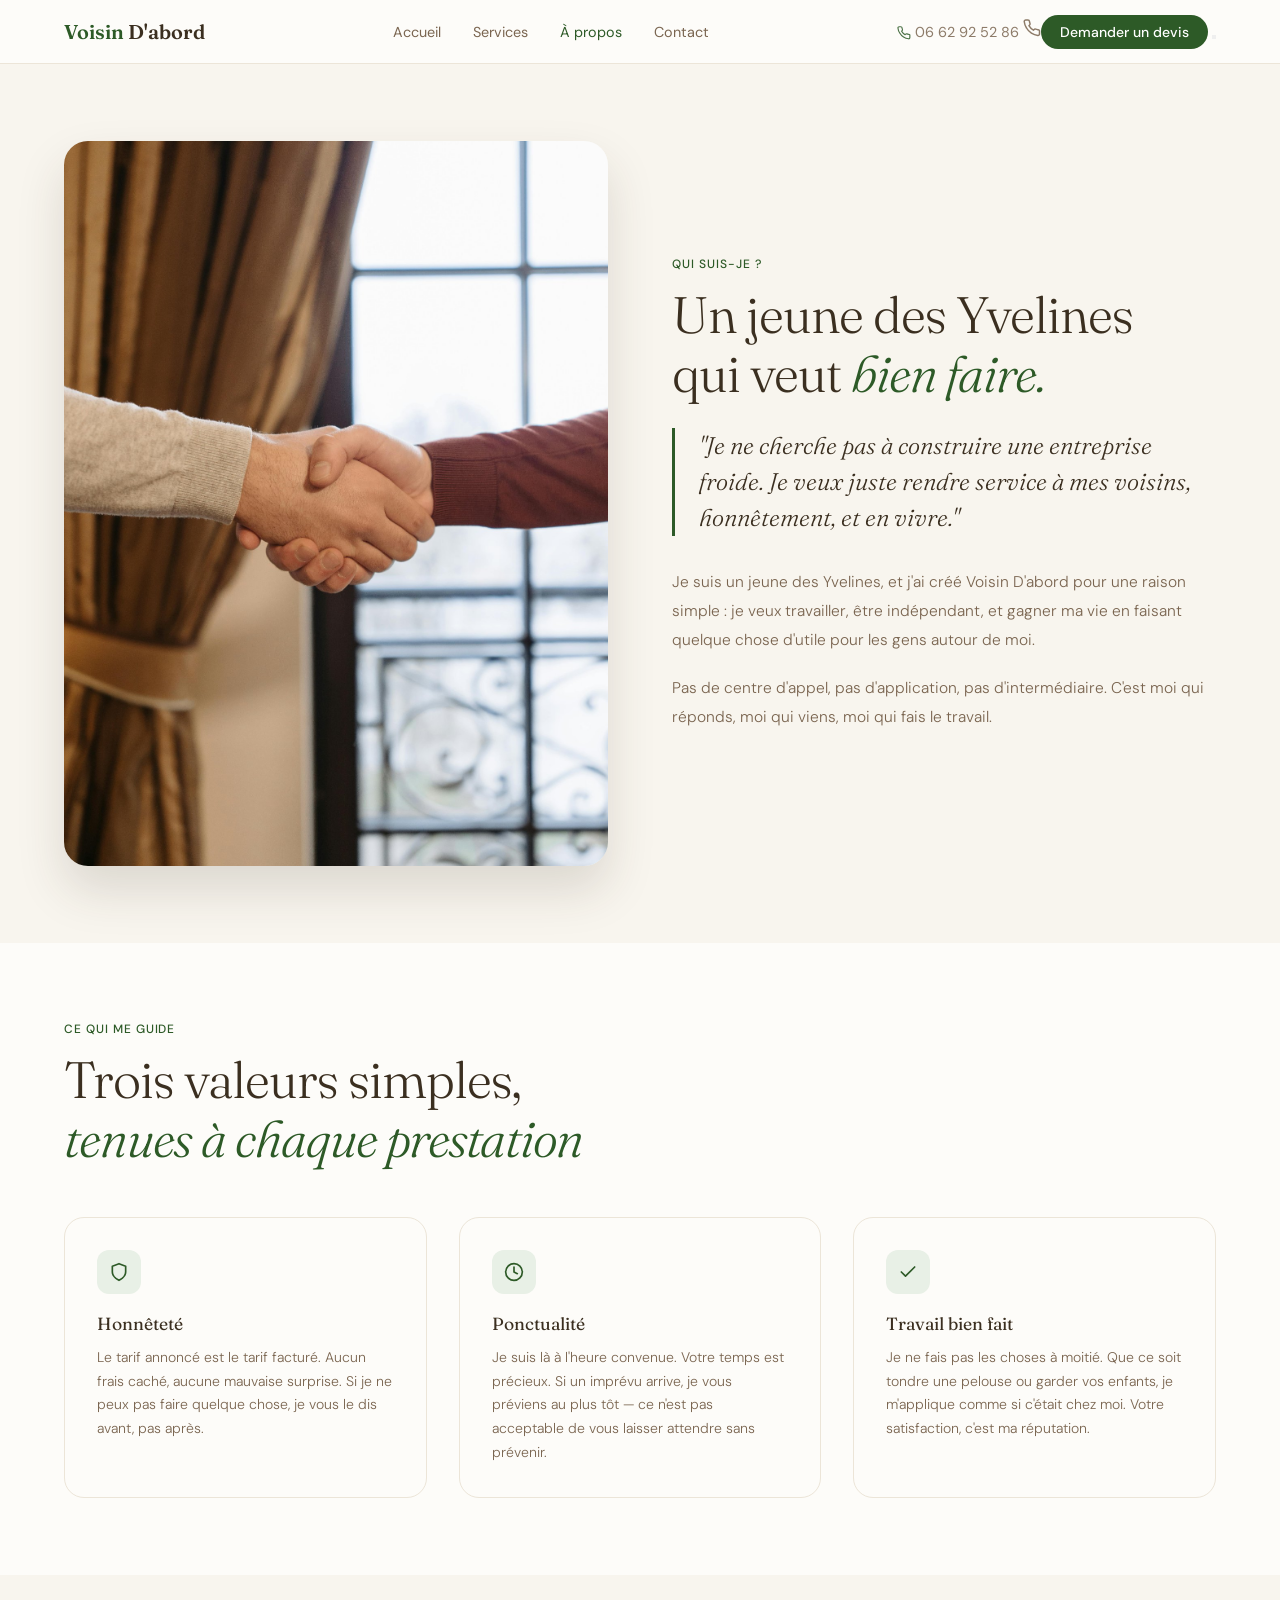
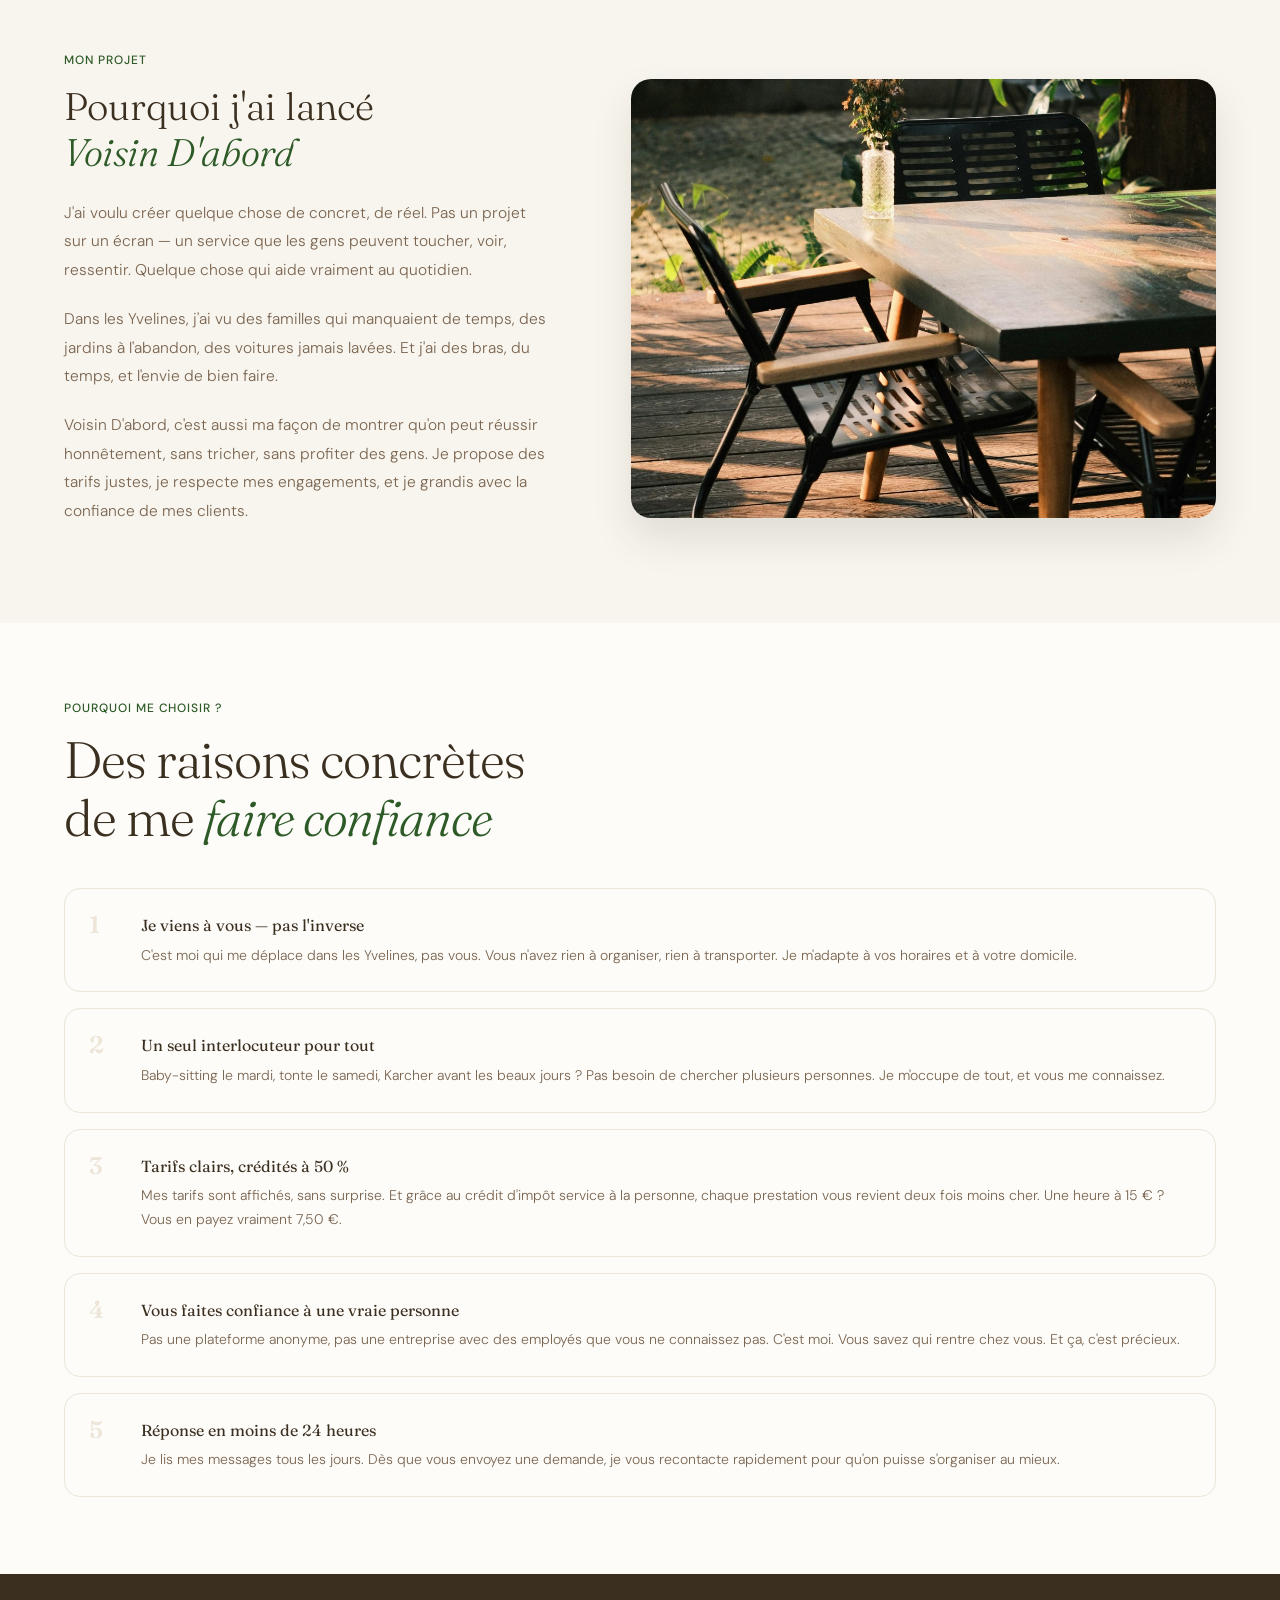
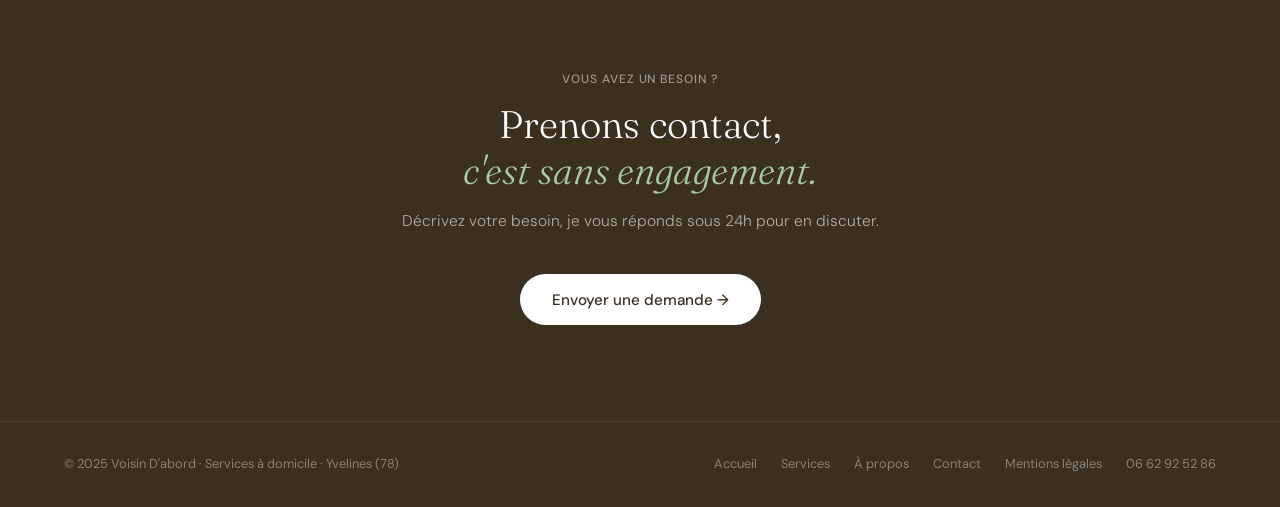
==== a-propos.html @ 89cda63c "Add files via upload" ====
<!DOCTYPE html>
<html lang="fr">
<head>
  <meta charset="UTF-8" />
  <meta name="viewport" content="width=device-width, initial-scale=1.0" />
  <title>À propos — Victor, prestataire local Yvelines · Voisin D'abord</title>
  <meta name="description" content="Victor Lafon, jeune prestataire des Yvelines. Un seul interlocuteur pour tous vos services à domicile : baby-sitting, jardinage, nettoyage. Déclaré SAP." />
  <script>if(location.hostname==='voisindabord.fr')location.replace('https://www.voisindabord.fr'+location.pathname+location.search);</script>
  <link rel="canonical" href="https://www.voisindabord.fr/a-propos.html" />
  <meta property="og:type" content="website" />
  <meta property="og:site_name" content="Voisin D'abord" />
  <meta property="og:locale" content="fr_FR" />
  <meta property="og:url" content="https://www.voisindabord.fr/a-propos.html" />
  <meta property="og:title" content="À propos — Victor Lafon, Voisin D'abord" />
  <meta property="og:description" content="Victor Lafon, jeune prestataire des Yvelines. Un seul interlocuteur pour tous vos services à domicile : baby-sitting, jardinage, nettoyage. Déclaré SAP." />
  <meta property="og:image" content="https://www.voisindabord.fr/img-apropos.jpg" />
  <link rel="preconnect" href="https://fonts.googleapis.com" />
  <link rel="preconnect" href="https://fonts.gstatic.com" crossorigin />
  <link href="https://fonts.googleapis.com/css2?family=Fraunces:ital,wght@0,300;0,400;0,600;1,300;1,400&family=DM+Sans:wght@300;400;500&display=swap" rel="stylesheet" />
  <style>
    *, *::before, *::after { box-sizing: border-box; margin: 0; padding: 0; }
    :root {
      --vert: #2d5a27; --vert-clair: #4a8c3f; --vert-pale: #e8f0e6;
      --creme: #f8f5ee; --brun: #3b2f20; --brun-mid: #7a6550;
      --brun-pale: #ece5d8; --blanc: #fdfcf9;
    }
    html { scroll-behavior: smooth; }
    body { font-family: 'DM Sans', sans-serif; background: var(--blanc); color: var(--brun); font-size: 16px; line-height: 1.6; }

    nav {
      position: sticky; top: 0; z-index: 100;
      background: var(--blanc); border-bottom: 1px solid var(--brun-pale);
      padding: 0 clamp(1.5rem, 5vw, 4rem);
      display: flex; align-items: center; justify-content: space-between; height: 64px;
    }
    .nav-logo { font-family: 'Fraunces', serif; font-size: 1.25rem; font-weight: 600; color: var(--vert); text-decoration: none; }
    .nav-logo span { color: var(--brun); }
    .nav-logo-img { height: 32px; width: auto; display: block; }
    .nav-links { display: flex; gap: 2rem; list-style: none; flex: 1; justify-content: center; }
    .nav-links a { text-decoration: none; color: var(--brun-mid); font-size: 0.9rem; transition: color 0.2s; }
    .nav-links a:hover, .nav-links a.active { color: var(--vert); }
    .nav-cta { background: var(--vert); color: #fff; padding: 0.5rem 1.2rem; border-radius: 100px; text-decoration: none; font-size: 0.875rem; font-weight: 500; transition: background 0.2s; }
    .nav-cta:hover { background: var(--vert-clair); }
    .nav-tel { color: var(--brun-mid); text-decoration: none; font-size: 0.9rem; opacity: 0.85; white-space: nowrap; flex-shrink: 0; }
    .nav-tel:hover { opacity: 1; color: var(--vert); }

    /* HERO */
    .hero {
      display: grid; grid-template-columns: 1fr 1fr;
      align-items: center; gap: 4rem;
      padding: clamp(3rem, 6vw, 5rem) clamp(1.5rem, 5vw, 4rem);
      background: var(--creme);
    }
    .hero-img { border-radius: 1.5rem; overflow: hidden; aspect-ratio: 3/4; box-shadow: 0 24px 48px rgba(59,47,32,0.15); }
    .hero-img img { width: 100%; height: 100%; object-fit: cover; }

    .section-tag { font-size: 0.75rem; font-weight: 500; letter-spacing: 0.08em; text-transform: uppercase; color: var(--vert); margin-bottom: 0.75rem; }
    .big-title { font-family: 'Fraunces', serif; font-size: clamp(2rem, 4vw, 3.2rem); font-weight: 300; color: var(--brun); line-height: 1.15; letter-spacing: -0.02em; margin-bottom: 1.5rem; }
    .big-title em { font-style: italic; color: var(--vert); }

    .hero-quote {
      font-family: 'Fraunces', serif;
      font-size: clamp(1.2rem, 2.5vw, 1.5rem);
      font-style: italic; font-weight: 300;
      color: var(--brun); line-height: 1.5;
      border-left: 3px solid var(--vert);
      padding-left: 1.5rem;
      margin-bottom: 2rem;
    }
    .hero-para { color: var(--brun-mid); font-size: 0.97rem; font-weight: 300; line-height: 1.85; margin-bottom: 1.25rem; }

    /* VALEURS */
    .valeurs { padding: clamp(3rem, 6vw, 5rem) clamp(1.5rem, 5vw, 4rem); }
    .valeurs-grid { display: grid; grid-template-columns: repeat(auto-fit, minmax(240px, 1fr)); gap: 2rem; margin-top: 3rem; }
    .valeur-card {
      padding: 2rem; border-radius: 1.25rem;
      border: 1px solid var(--brun-pale);
      background: var(--blanc);
      transition: transform 0.2s, box-shadow 0.2s;
    }
    .valeur-card:hover { transform: translateY(-3px); box-shadow: 0 12px 32px rgba(59,47,32,0.08); }
    .valeur-icon {
      width: 44px; height: 44px; border-radius: 0.75rem;
      background: var(--vert-pale); display: flex; align-items: center; justify-content: center;
      margin-bottom: 1rem;
    }
    .valeur-icon svg { width: 20px; height: 20px; stroke: var(--vert); fill: none; stroke-width: 2; stroke-linecap: round; stroke-linejoin: round; }
    .valeur-title { font-family: 'Fraunces', serif; font-size: 1.1rem; font-weight: 400; color: var(--brun); margin-bottom: 0.5rem; }
    .valeur-desc { font-size: 0.875rem; color: var(--brun-mid); font-weight: 300; line-height: 1.7; }

    /* POURQUOI */
    .pourquoi {
      background: var(--creme);
      padding: clamp(3rem, 6vw, 5rem) clamp(1.5rem, 5vw, 4rem);
    }
    .pourquoi-inner { display: grid; grid-template-columns: 1fr 1.2fr; gap: 5rem; align-items: center; }
    .pourquoi-text h2 { font-family: 'Fraunces', serif; font-size: clamp(1.8rem, 3vw, 2.4rem); font-weight: 300; color: var(--brun); line-height: 1.2; margin-bottom: 1.5rem; }
    .pourquoi-text h2 em { font-style: italic; color: var(--vert); }
    .pourquoi-text p { color: var(--brun-mid); font-size: 0.97rem; font-weight: 300; line-height: 1.85; margin-bottom: 1.25rem; }
    .pourquoi-img { border-radius: 1.25rem; overflow: hidden; aspect-ratio: 4/3; box-shadow: 0 20px 40px rgba(59,47,32,0.12); }
    .pourquoi-img img { width: 100%; height: 100%; object-fit: cover; }

    /* ARGUMENTS */
    .arguments { padding: clamp(3rem, 6vw, 5rem) clamp(1.5rem, 5vw, 4rem); }
    .arguments-list { margin-top: 2.5rem; display: flex; flex-direction: column; gap: 1rem; }
    .argument {
      display: flex; align-items: flex-start; gap: 1.25rem;
      padding: 1.5rem; border-radius: 1rem;
      border: 1px solid var(--brun-pale);
      background: var(--blanc);
    }
    .arg-num {
      font-family: 'Fraunces', serif; font-size: 1.5rem; font-weight: 600;
      color: var(--brun-pale); line-height: 1; flex-shrink: 0; width: 2rem;
    }
    .arg-content h4 { font-family: 'Fraunces', serif; font-size: 1rem; font-weight: 400; color: var(--brun); margin-bottom: 0.3rem; }
    .arg-content p { font-size: 0.875rem; color: var(--brun-mid); font-weight: 300; line-height: 1.7; }

    /* CTA */
    .cta-section {
      text-align: center; background: var(--brun);
      padding: clamp(4rem, 8vw, 6rem) clamp(1.5rem, 5vw, 4rem);
    }
    .cta-section .section-tag { color: rgba(255,255,255,0.5); }
    .cta-section h2 { font-family: 'Fraunces', serif; font-size: clamp(1.8rem, 3vw, 2.6rem); font-weight: 300; color: #fff; line-height: 1.2; margin: 0.75rem auto 1rem; max-width: 520px; }
    .cta-section h2 em { font-style: italic; color: #a8c9a3; }
    .cta-section p { color: rgba(255,255,255,0.6); font-size: 0.97rem; font-weight: 300; margin-bottom: 2.5rem; }
    .btn-light { background: #fff; color: var(--brun); padding: 0.85rem 2rem; border-radius: 100px; text-decoration: none; font-size: 0.95rem; font-weight: 500; transition: all 0.2s; display: inline-block; }
    .btn-light:hover { background: var(--creme); transform: translateY(-2px); }

    footer { background: var(--brun); border-top: 1px solid rgba(255,255,255,0.08); padding: 2rem clamp(1.5rem, 5vw, 4rem); display: flex; align-items: center; justify-content: space-between; flex-wrap: wrap; gap: 1rem; }
    footer p { color: rgba(255,255,255,0.4); font-size: 0.8rem; }
    .footer-links { display: flex; gap: 1.5rem; }
    .footer-links a { color: rgba(255,255,255,0.4); text-decoration: none; font-size: 0.8rem; transition: color 0.2s; }
    .footer-links a:hover { color: rgba(255,255,255,0.8); }

    @media (max-width: 768px) {
      .hero, .pourquoi-inner { grid-template-columns: 1fr; gap: 2.5rem; }
    
      .nav-links { display: none !important; position: absolute; top: 64px; left: 0; right: 0; transform: none; flex-direction: column; gap: 0; background: var(--blanc); border-bottom: 1px solid var(--brun-pale); box-shadow: 0 8px 24px rgba(59,47,32,0.08); z-index: 99; }
      .nav-links.open { display: flex !important; }
      .nav-tel-desktop { display: none; }
      .nav-tel-mobile { display: flex; align-items: center; justify-content: center; }
      .nav-tel { width: 36px !important; height: 36px !important; background: var(--vert-pale); border-radius: 50%; display: flex !important; align-items: center; justify-content: center; padding: 0; opacity: 1; flex-shrink: 0; }
      .nav-tel svg { stroke: var(--vert); }
      .nav-cta { display: none !important; }
      .nav-burger { display: flex !important; }
    }
  </style>
  <link rel="apple-touch-icon" sizes="180x180" href="apple-touch-icon.png">
  <link rel="icon" type="image/png" sizes="32x32" href="favicon-32x32.png">
  <link rel="icon" type="image/png" sizes="16x16" href="favicon-16x16.png">
  <link rel="icon" href="favicon.ico">
  <link rel="manifest" href="site.webmanifest">
</head>
<body>

<nav>
  <a href="index.html" class="nav-logo">Voisin <span>D'abord</span></a>
  <ul class="nav-links" id="navLinks">
    <li><a href="index.html">Accueil</a></li>
    <li><a href="services.html">Services</a></li>
    <li><a href="a-propos.html" class="active">À propos</a></li>
    <li><a href="contact.html">Contact</a></li>
  </ul>
  <a href="tel:+33662925286" class="nav-tel" aria-label="Appeler">
    <span class="nav-tel-desktop"><svg viewBox="0 0 24 24" fill="none" stroke="#2d5a27" stroke-width="2" stroke-linecap="round" stroke-linejoin="round" width="14" height="14" style="vertical-align:middle;margin-right:4px;"><path d="M22 16.92v3a2 2 0 0 1-2.18 2 19.79 19.79 0 0 1-8.63-3.07A19.5 19.5 0 0 1 4.69 12a19.79 19.79 0 0 1-3.07-8.67A2 2 0 0 1 3.6 1.27h3a2 2 0 0 1 2 1.72c.127.96.361 1.903.7 2.81a2 2 0 0 1-.45 2.11L7.91 8.91a16 16 0 0 0 6 6l.91-.91a2 2 0 0 1 2.11-.45c.907.339 1.85.573 2.81.7A2 2 0 0 1 22 16.92z"/></svg>06 62 92 52 86</span>
    <span class="nav-tel-mobile"><svg viewBox="0 0 24 24" fill="none" stroke="currentColor" stroke-width="2" stroke-linecap="round" stroke-linejoin="round" width="18" height="18"><path d="M22 16.92v3a2 2 0 0 1-2.18 2 19.79 19.79 0 0 1-8.63-3.07A19.5 19.5 0 0 1 4.69 12a19.79 19.79 0 0 1-3.07-8.67A2 2 0 0 1 3.6 1.27h3a2 2 0 0 1 2 1.72c.127.96.361 1.903.7 2.81a2 2 0 0 1-.45 2.11L7.91 8.91a16 16 0 0 0 6 6l.91-.91a2 2 0 0 1 2.11-.45c.907.339 1.85.573 2.81.7A2 2 0 0 1 22 16.92z"/></svg></span>
  </a>
  <div class="nav-right">
    <a href="contact.html" class="nav-cta">Demander un devis</a>
    <button class="nav-burger" id="navBurger" aria-label="Ouvrir le menu" aria-expanded="false">
      <span></span><span></span><span></span>
    </button>
  </div>
</nav>

<!-- HERO -->
<section class="hero">
  <div class="hero-img">
    <img src="img-apropos.jpg" alt="Portrait jeune homme souriant" loading="eager" />
  </div>
  <div>
    <div class="section-tag">Qui suis-je ?</div>
    <h1 class="big-title">Un jeune des Yvelines<br>qui veut <em>bien faire.</em></h1>
    <blockquote class="hero-quote">
      "Je ne cherche pas à construire une entreprise froide. Je veux juste rendre service à mes voisins, honnêtement, et en vivre."
    </blockquote>
    <p class="hero-para">Je suis un jeune des Yvelines, et j'ai créé Voisin D'abord pour une raison simple : je veux travailler, être indépendant, et gagner ma vie en faisant quelque chose d'utile pour les gens autour de moi.</p>
    <p class="hero-para">Pas de centre d'appel, pas d'application, pas d'intermédiaire. C'est moi qui réponds, moi qui viens, moi qui fais le travail.</p>
  </div>
</section>

<!-- VALEURS -->
<section class="valeurs">
  <div class="section-tag">Ce qui me guide</div>
  <h2 class="big-title" style="max-width:520px">Trois valeurs simples,<br><em>tenues à chaque prestation</em></h2>
  <div class="valeurs-grid">
    <div class="valeur-card">
      <div class="valeur-icon">
        <svg viewBox="0 0 24 24"><path d="M12 22s8-4 8-10V5l-8-3-8 3v7c0 6 8 10 8 10z"/></svg>
      </div>
      <div class="valeur-title">Honnêteté</div>
      <p class="valeur-desc">Le tarif annoncé est le tarif facturé. Aucun frais caché, aucune mauvaise surprise. Si je ne peux pas faire quelque chose, je vous le dis avant, pas après.</p>
    </div>
    <div class="valeur-card">
      <div class="valeur-icon">
        <svg viewBox="0 0 24 24"><circle cx="12" cy="12" r="10"/><polyline points="12 6 12 12 16 14"/></svg>
      </div>
      <div class="valeur-title">Ponctualité</div>
      <p class="valeur-desc">Je suis là à l'heure convenue. Votre temps est précieux. Si un imprévu arrive, je vous préviens au plus tôt — ce n'est pas acceptable de vous laisser attendre sans prévenir.</p>
    </div>
    <div class="valeur-card">
      <div class="valeur-icon">
        <svg viewBox="0 0 24 24"><polyline points="20 6 9 17 4 12"/></svg>
      </div>
      <div class="valeur-title">Travail bien fait</div>
      <p class="valeur-desc">Je ne fais pas les choses à moitié. Que ce soit tondre une pelouse ou garder vos enfants, je m'applique comme si c'était chez moi. Votre satisfaction, c'est ma réputation.</p>
    </div>
  </div>
</section>

<!-- POURQUOI -->
<section class="pourquoi">
  <div class="pourquoi-inner">
    <div class="pourquoi-text">
      <div class="section-tag">Mon projet</div>
      <h2>Pourquoi j'ai lancé<br><em>Voisin D'abord</em></h2>
      <p>J'ai voulu créer quelque chose de concret, de réel. Pas un projet sur un écran — un service que les gens peuvent toucher, voir, ressentir. Quelque chose qui aide vraiment au quotidien.</p>
      <p>Dans les Yvelines, j'ai vu des familles qui manquaient de temps, des jardins à l'abandon, des voitures jamais lavées. Et j'ai des bras, du temps, et l'envie de bien faire.</p>
      <p>Voisin D'abord, c'est aussi ma façon de montrer qu'on peut réussir honnêtement, sans tricher, sans profiter des gens. Je propose des tarifs justes, je respecte mes engagements, et je grandis avec la confiance de mes clients.</p>
    </div>
    <div class="pourquoi-img">
      <img src="img-karcher.jpg" alt="Paysage Yvelines campagne" loading="lazy" />
    </div>
  </div>
</section>

<!-- ARGUMENTS DE VENTE -->
<section class="arguments">
  <div class="section-tag">Pourquoi me choisir ?</div>
  <h2 class="big-title" style="max-width:480px">Des raisons concrètes<br>de me <em>faire confiance</em></h2>
  <div class="arguments-list">
    <div class="argument">
      <div class="arg-num">1</div>
      <div class="arg-content">
        <h4>Je viens à vous — pas l'inverse</h4>
        <p>C'est moi qui me déplace dans les Yvelines, pas vous. Vous n'avez rien à organiser, rien à transporter. Je m'adapte à vos horaires et à votre domicile.</p>
      </div>
    </div>
    <div class="argument">
      <div class="arg-num">2</div>
      <div class="arg-content">
        <h4>Un seul interlocuteur pour tout</h4>
        <p>Baby-sitting le mardi, tonte le samedi, Karcher avant les beaux jours ? Pas besoin de chercher plusieurs personnes. Je m'occupe de tout, et vous me connaissez.</p>
      </div>
    </div>
    <div class="argument">
      <div class="arg-num">3</div>
      <div class="arg-content">
        <h4>Tarifs clairs, crédités à 50 %</h4>
        <p>Mes tarifs sont affichés, sans surprise. Et grâce au crédit d'impôt service à la personne, chaque prestation vous revient deux fois moins cher. Une heure à 15 € ? Vous en payez vraiment 7,50 €.</p>
      </div>
    </div>
    <div class="argument">
      <div class="arg-num">4</div>
      <div class="arg-content">
        <h4>Vous faites confiance à une vraie personne</h4>
        <p>Pas une plateforme anonyme, pas une entreprise avec des employés que vous ne connaissez pas. C'est moi. Vous savez qui rentre chez vous. Et ça, c'est précieux.</p>
      </div>
    </div>
    <div class="argument">
      <div class="arg-num">5</div>
      <div class="arg-content">
        <h4>Réponse en moins de 24 heures</h4>
        <p>Je lis mes messages tous les jours. Dès que vous envoyez une demande, je vous recontacte rapidement pour qu'on puisse s'organiser au mieux.</p>
      </div>
    </div>
  </div>
</section>

<!-- CTA -->
<section class="cta-section">
  <div class="section-tag">Vous avez un besoin ?</div>
  <h2>Prenons contact,<br><em>c'est sans engagement.</em></h2>
  <p>Décrivez votre besoin, je vous réponds sous 24h pour en discuter.</p>
  <a href="contact.html" class="btn-light">Envoyer une demande &rarr;</a>
</section>

<footer>
  <p>© 2025 Voisin D'abord · Services à domicile · Yvelines (78)</p>
  <div class="footer-links">
    <a href="index.html">Accueil</a>
    <a href="services.html">Services</a>
    <a href="a-propos.html">À propos</a>
    <a href="contact.html">Contact</a>
    <a href="mentions-legales.html">Mentions légales</a>
    <a href="tel:+33662925286">06 62 92 52 86</a>
  </div>
</footer>

<script>
  (function() {
    var burger = document.getElementById('navBurger');
    var navLinks = document.getElementById('navLinks');
    if (!burger || !navLinks) return;
    burger.addEventListener('click', function() {
      var isOpen = navLinks.classList.toggle('open');
      burger.classList.toggle('open', isOpen);
      burger.setAttribute('aria-expanded', String(isOpen));
      burger.setAttribute('aria-label', isOpen ? 'Fermer le menu' : 'Ouvrir le menu');
    });
    navLinks.querySelectorAll('a').forEach(function(link) {
      link.addEventListener('click', function() {
        navLinks.classList.remove('open');
        burger.classList.remove('open');
        burger.setAttribute('aria-expanded', 'false');
        burger.setAttribute('aria-label', 'Ouvrir le menu');
      });
    });
    document.addEventListener('click', function(e) {
      if (!e.target.closest('nav')) {
        navLinks.classList.remove('open');
        burger.classList.remove('open');
        burger.setAttribute('aria-expanded', 'false');
        burger.setAttribute('aria-label', 'Ouvrir le menu');
      }
    });
  })();
</script>
</body>
</html>
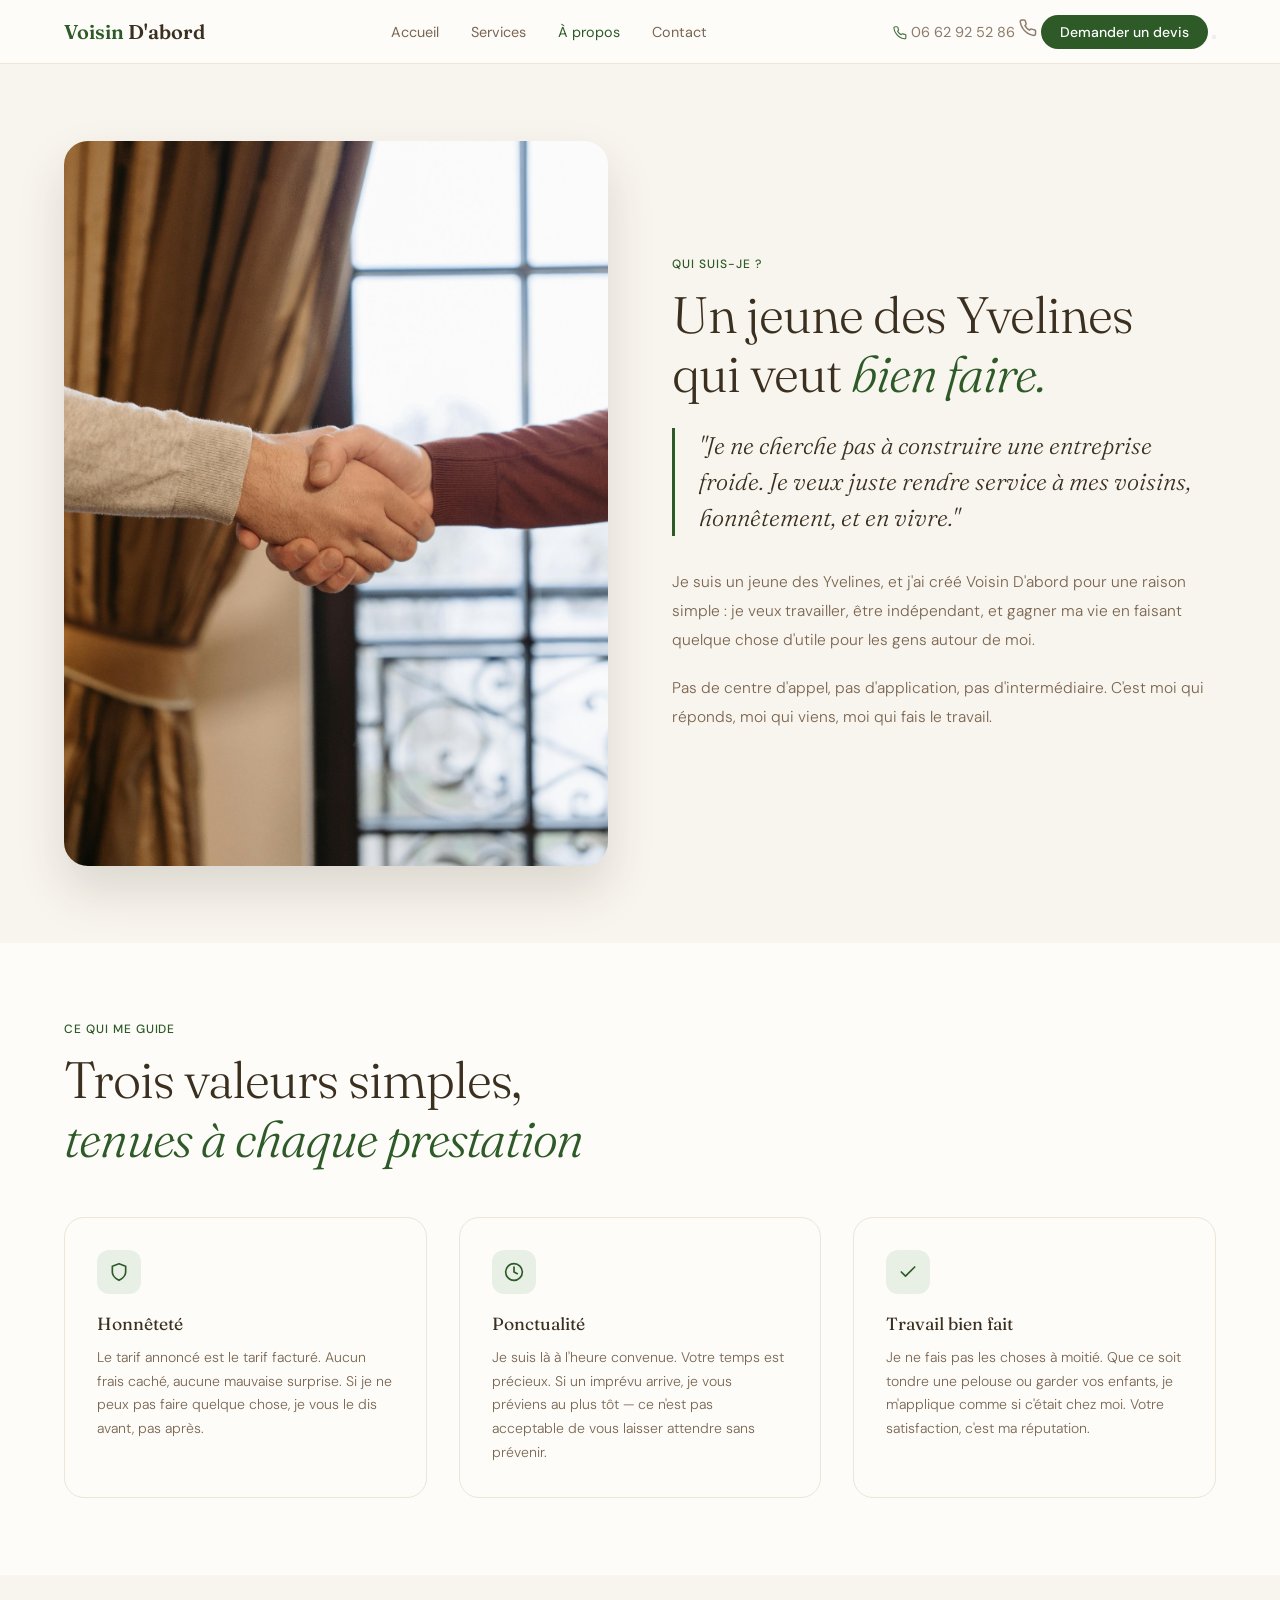
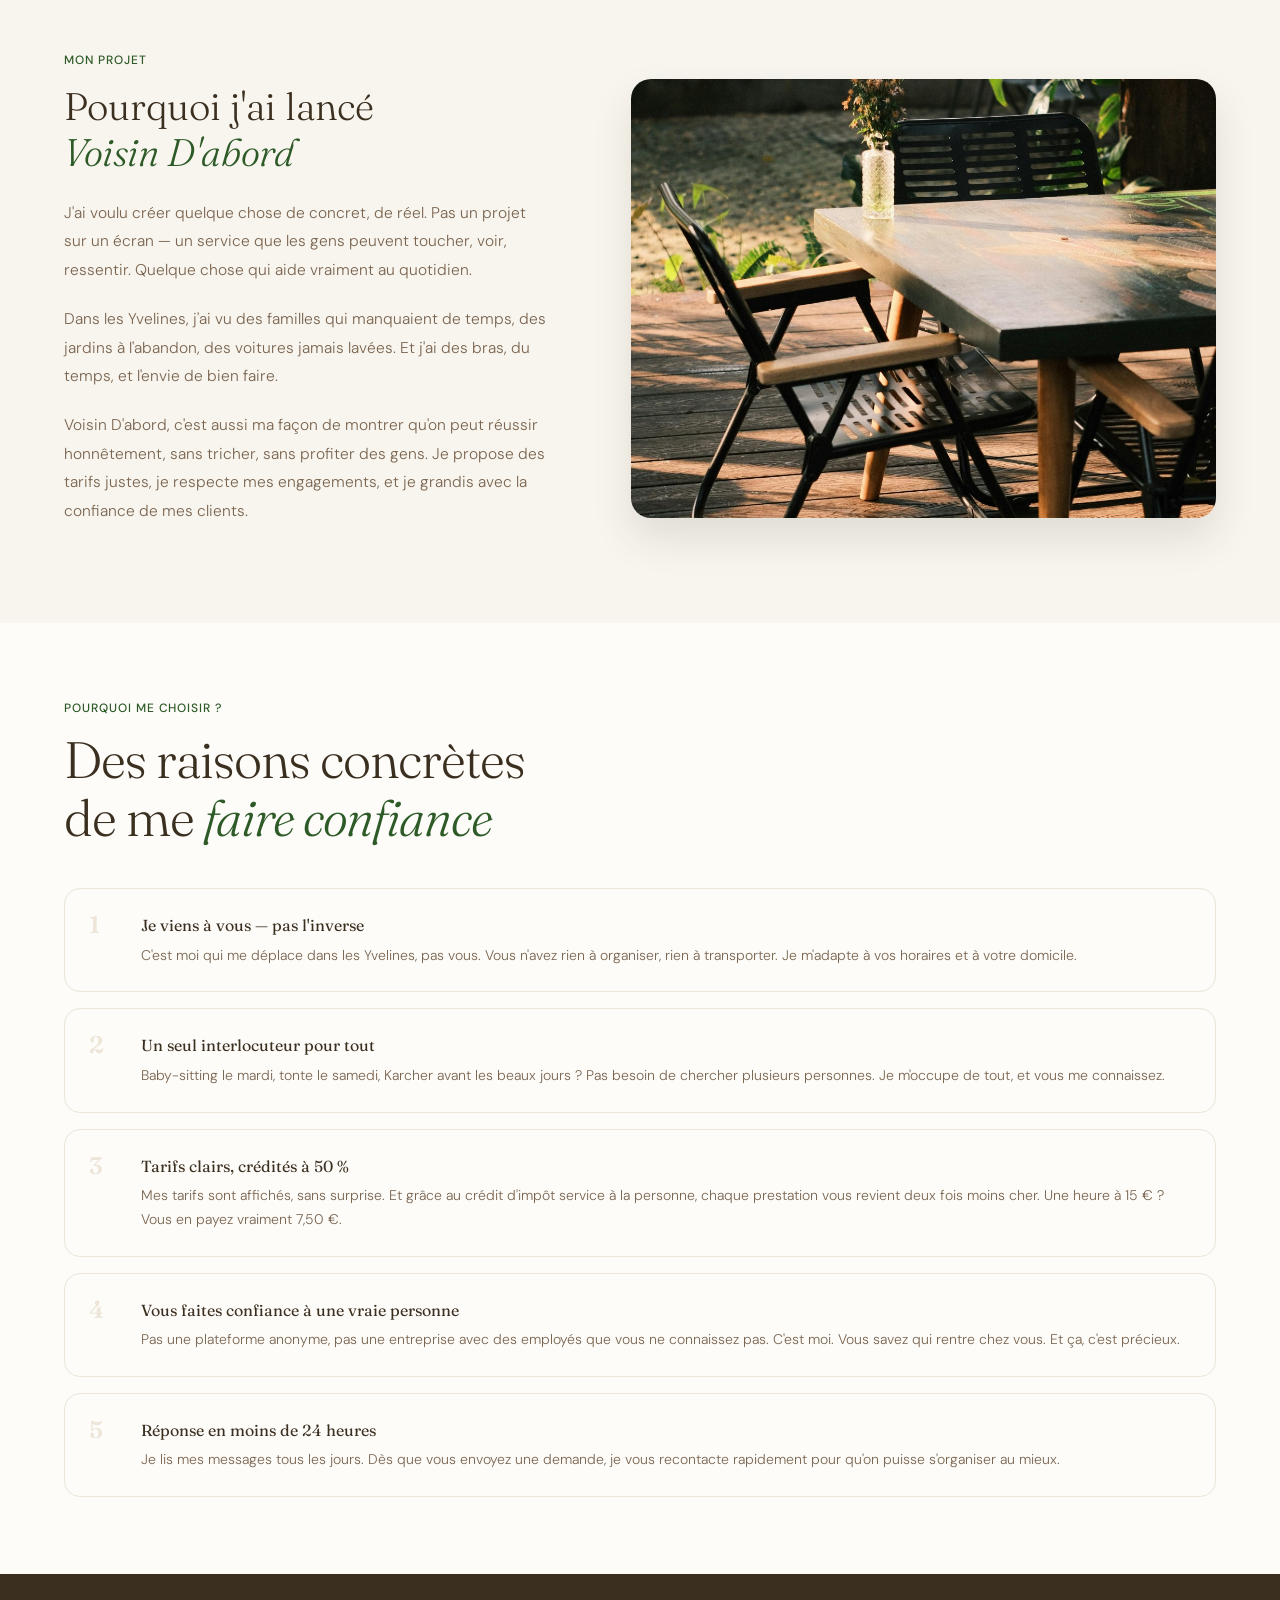
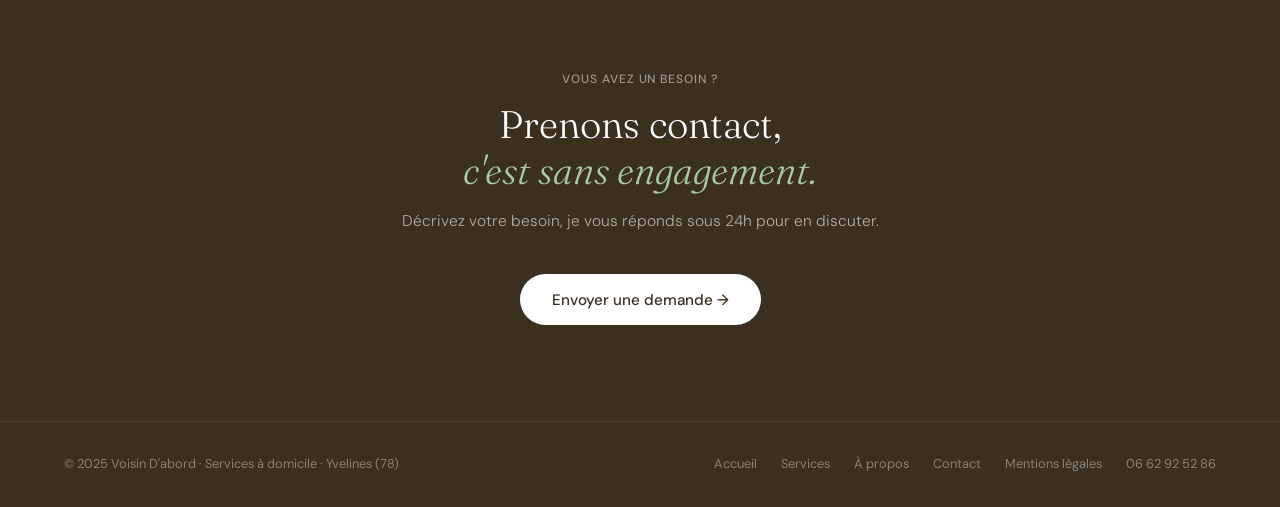
==== commit 7af6ff0e: "Add files via upload" ====
--- a/a-propos.html
+++ b/a-propos.html
@@ -163,11 +163,11 @@
     <li><a href="a-propos.html" class="active">À propos</a></li>
     <li><a href="contact.html">Contact</a></li>
   </ul>
-  <a href="tel:+33662925286" class="nav-tel" aria-label="Appeler">
-    <span class="nav-tel-desktop"><svg viewBox="0 0 24 24" fill="none" stroke="#2d5a27" stroke-width="2" stroke-linecap="round" stroke-linejoin="round" width="14" height="14" style="vertical-align:middle;margin-right:4px;"><path d="M22 16.92v3a2 2 0 0 1-2.18 2 19.79 19.79 0 0 1-8.63-3.07A19.5 19.5 0 0 1 4.69 12a19.79 19.79 0 0 1-3.07-8.67A2 2 0 0 1 3.6 1.27h3a2 2 0 0 1 2 1.72c.127.96.361 1.903.7 2.81a2 2 0 0 1-.45 2.11L7.91 8.91a16 16 0 0 0 6 6l.91-.91a2 2 0 0 1 2.11-.45c.907.339 1.85.573 2.81.7A2 2 0 0 1 22 16.92z"/></svg>06 62 92 52 86</span>
-    <span class="nav-tel-mobile"><svg viewBox="0 0 24 24" fill="none" stroke="currentColor" stroke-width="2" stroke-linecap="round" stroke-linejoin="round" width="18" height="18"><path d="M22 16.92v3a2 2 0 0 1-2.18 2 19.79 19.79 0 0 1-8.63-3.07A19.5 19.5 0 0 1 4.69 12a19.79 19.79 0 0 1-3.07-8.67A2 2 0 0 1 3.6 1.27h3a2 2 0 0 1 2 1.72c.127.96.361 1.903.7 2.81a2 2 0 0 1-.45 2.11L7.91 8.91a16 16 0 0 0 6 6l.91-.91a2 2 0 0 1 2.11-.45c.907.339 1.85.573 2.81.7A2 2 0 0 1 22 16.92z"/></svg></span>
-  </a>
   <div class="nav-right">
+    <a href="tel:+33662925286" class="nav-tel" aria-label="Appeler">
+      <span class="nav-tel-desktop"><svg viewBox="0 0 24 24" fill="none" stroke="#2d5a27" stroke-width="2" stroke-linecap="round" stroke-linejoin="round" width="14" height="14" style="vertical-align:middle;margin-right:4px;"><path d="M22 16.92v3a2 2 0 0 1-2.18 2 19.79 19.79 0 0 1-8.63-3.07A19.5 19.5 0 0 1 4.69 12a19.79 19.79 0 0 1-3.07-8.67A2 2 0 0 1 3.6 1.27h3a2 2 0 0 1 2 1.72c.127.96.361 1.903.7 2.81a2 2 0 0 1-.45 2.11L7.91 8.91a16 16 0 0 0 6 6l.91-.91a2 2 0 0 1 2.11-.45c.907.339 1.85.573 2.81.7A2 2 0 0 1 22 16.92z"/></svg>06 62 92 52 86</span>
+      <span class="nav-tel-mobile"><svg viewBox="0 0 24 24" fill="none" stroke="currentColor" stroke-width="2" stroke-linecap="round" stroke-linejoin="round" width="18" height="18"><path d="M22 16.92v3a2 2 0 0 1-2.18 2 19.79 19.79 0 0 1-8.63-3.07A19.5 19.5 0 0 1 4.69 12a19.79 19.79 0 0 1-3.07-8.67A2 2 0 0 1 3.6 1.27h3a2 2 0 0 1 2 1.72c.127.96.361 1.903.7 2.81a2 2 0 0 1-.45 2.11L7.91 8.91a16 16 0 0 0 6 6l.91-.91a2 2 0 0 1 2.11-.45c.907.339 1.85.573 2.81.7A2 2 0 0 1 22 16.92z"/></svg></span>
+    </a>
     <a href="contact.html" class="nav-cta">Demander un devis</a>
     <button class="nav-burger" id="navBurger" aria-label="Ouvrir le menu" aria-expanded="false">
       <span></span><span></span><span></span>
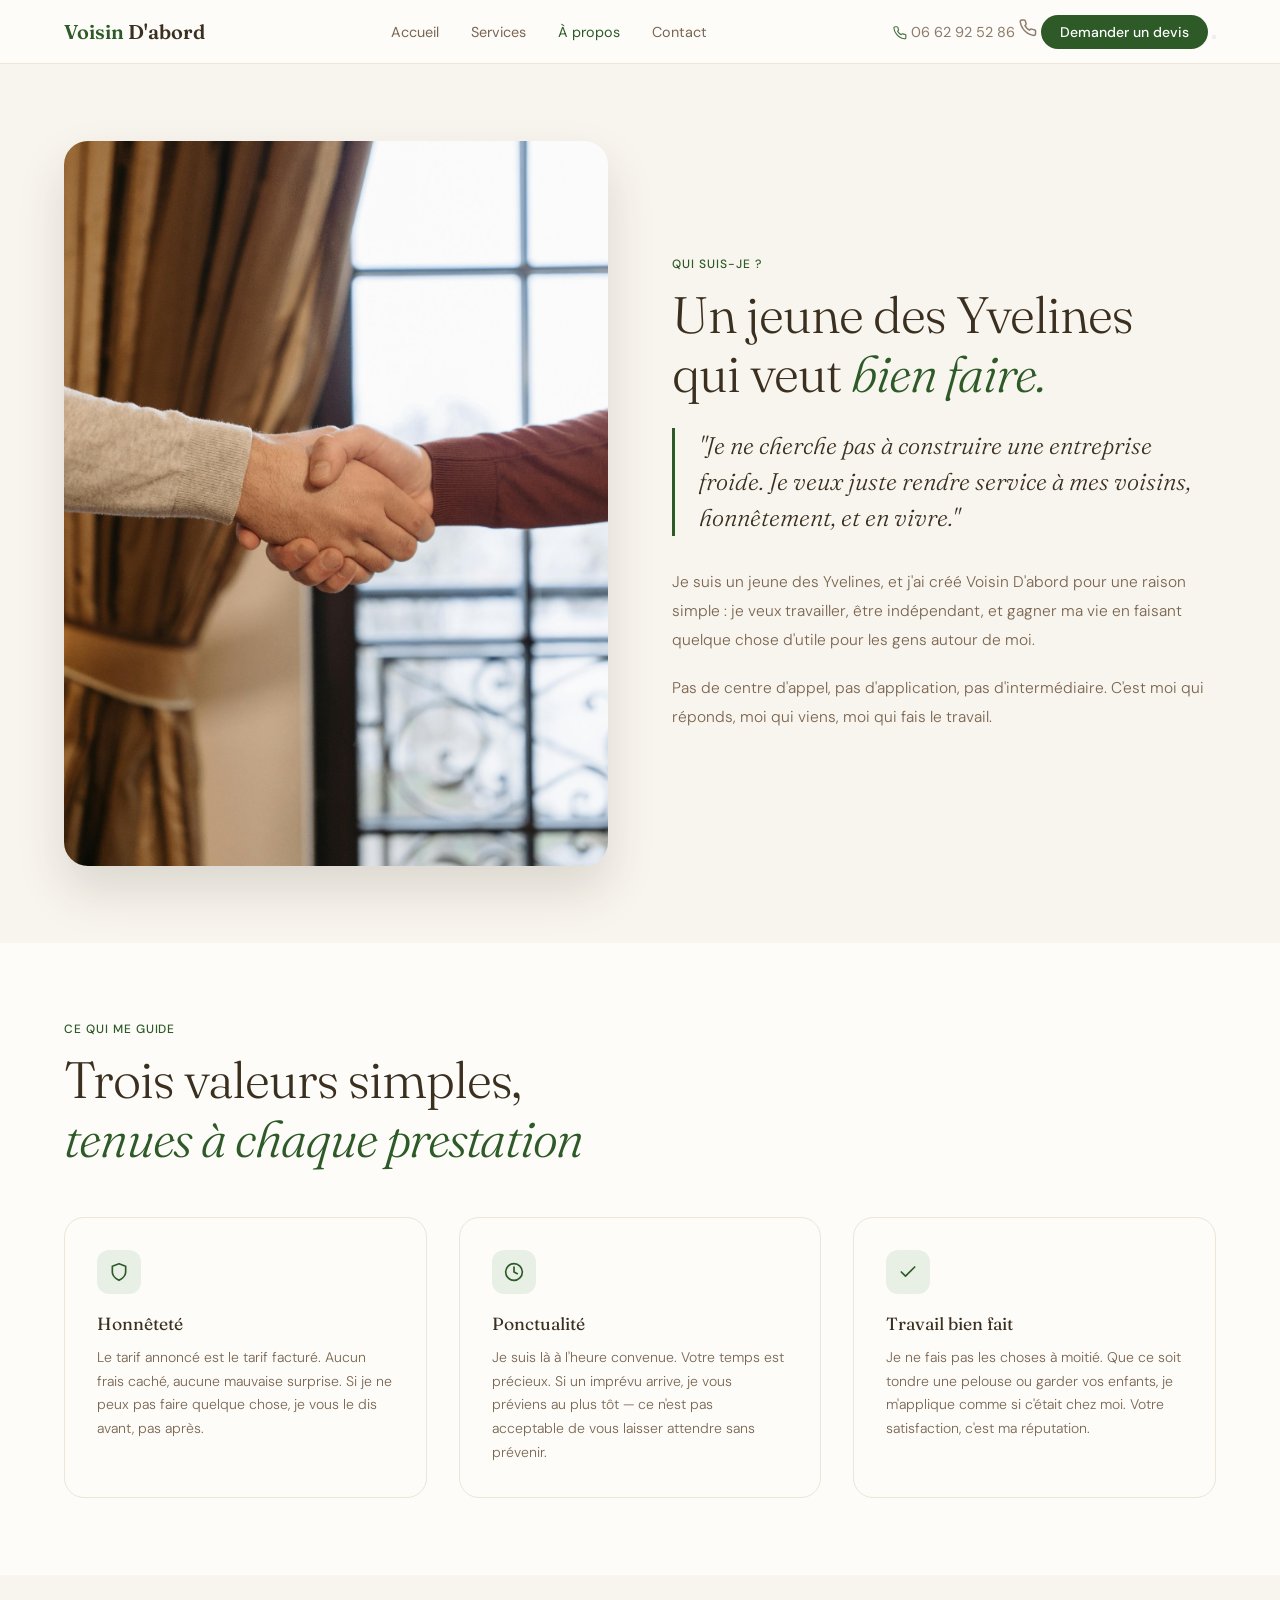
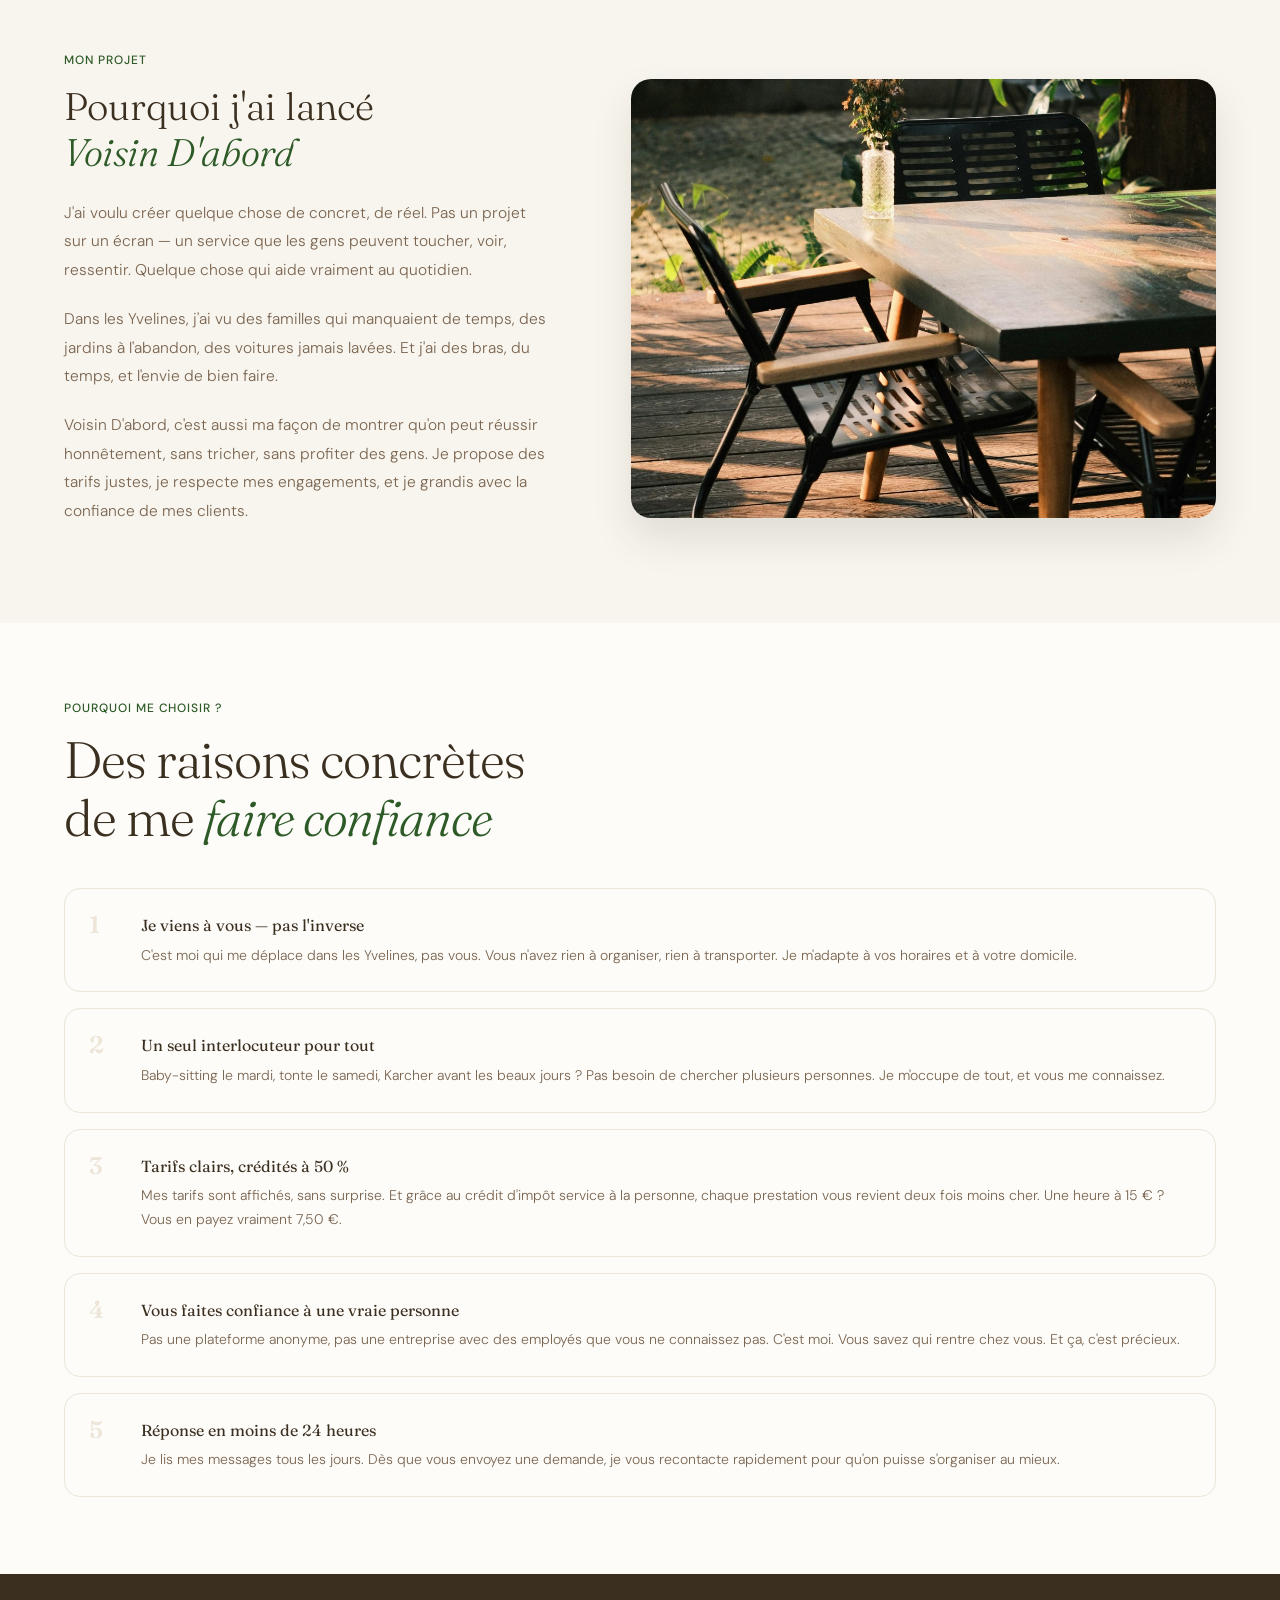
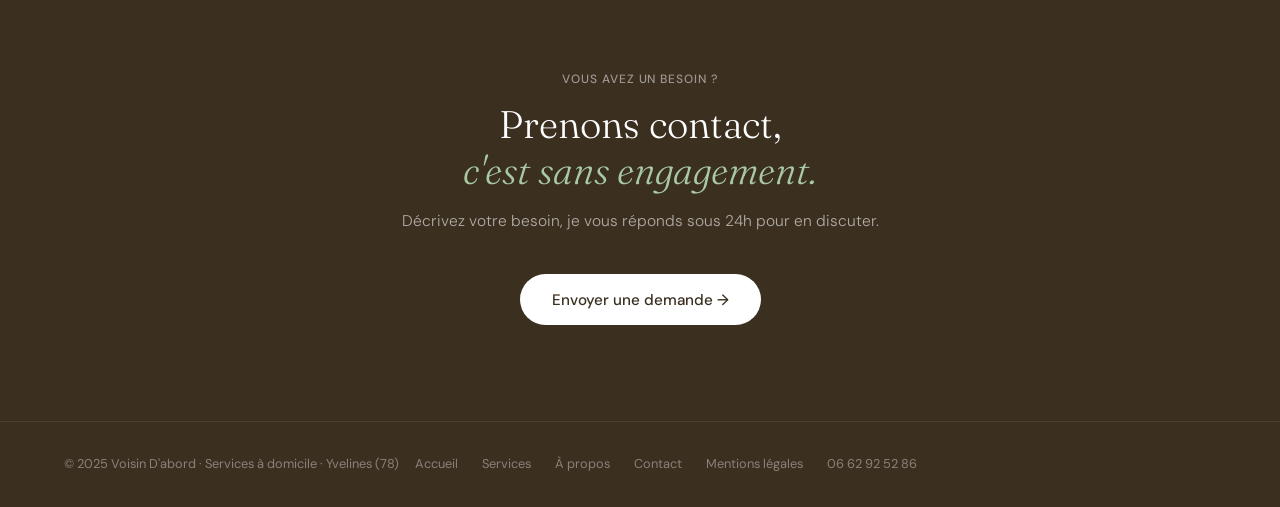
==== commit 55c3597a: "Add files via upload" ====
--- a/a-propos.html
+++ b/a-propos.html
@@ -31,9 +31,9 @@
       position: sticky; top: 0; z-index: 100;
       background: var(--blanc); border-bottom: 1px solid var(--brun-pale);
       padding: 0 clamp(1.5rem, 5vw, 4rem);
-      display: flex; align-items: center; justify-content: space-between; height: 64px;
-    }
-    .nav-logo { font-family: 'Fraunces', serif; font-size: 1.25rem; font-weight: 600; color: var(--vert); text-decoration: none; }
+      display: flex; align-items: center; height: 64px;
+    }
+    .nav-logo { font-family: 'Fraunces', serif; font-size: 1.25rem; font-weight: 600; color: var(--vert); text-decoration: none; flex-shrink: 0; }
     .nav-logo span { color: var(--brun); }
     .nav-logo-img { height: 32px; width: auto; display: block; }
     .nav-links { display: flex; gap: 2rem; list-style: none; flex: 1; justify-content: center; }
@@ -128,7 +128,7 @@
     .btn-light { background: #fff; color: var(--brun); padding: 0.85rem 2rem; border-radius: 100px; text-decoration: none; font-size: 0.95rem; font-weight: 500; transition: all 0.2s; display: inline-block; }
     .btn-light:hover { background: var(--creme); transform: translateY(-2px); }
 
-    footer { background: var(--brun); border-top: 1px solid rgba(255,255,255,0.08); padding: 2rem clamp(1.5rem, 5vw, 4rem); display: flex; align-items: center; justify-content: space-between; flex-wrap: wrap; gap: 1rem; }
+    footer { background: var(--brun); border-top: 1px solid rgba(255,255,255,0.08); padding: 2rem clamp(1.5rem, 5vw, 4rem); display: flex; align-items: center; flex-wrap: wrap; gap: 1rem; }
     footer p { color: rgba(255,255,255,0.4); font-size: 0.8rem; }
     .footer-links { display: flex; gap: 1.5rem; }
     .footer-links a { color: rgba(255,255,255,0.4); text-decoration: none; font-size: 0.8rem; transition: color 0.2s; }
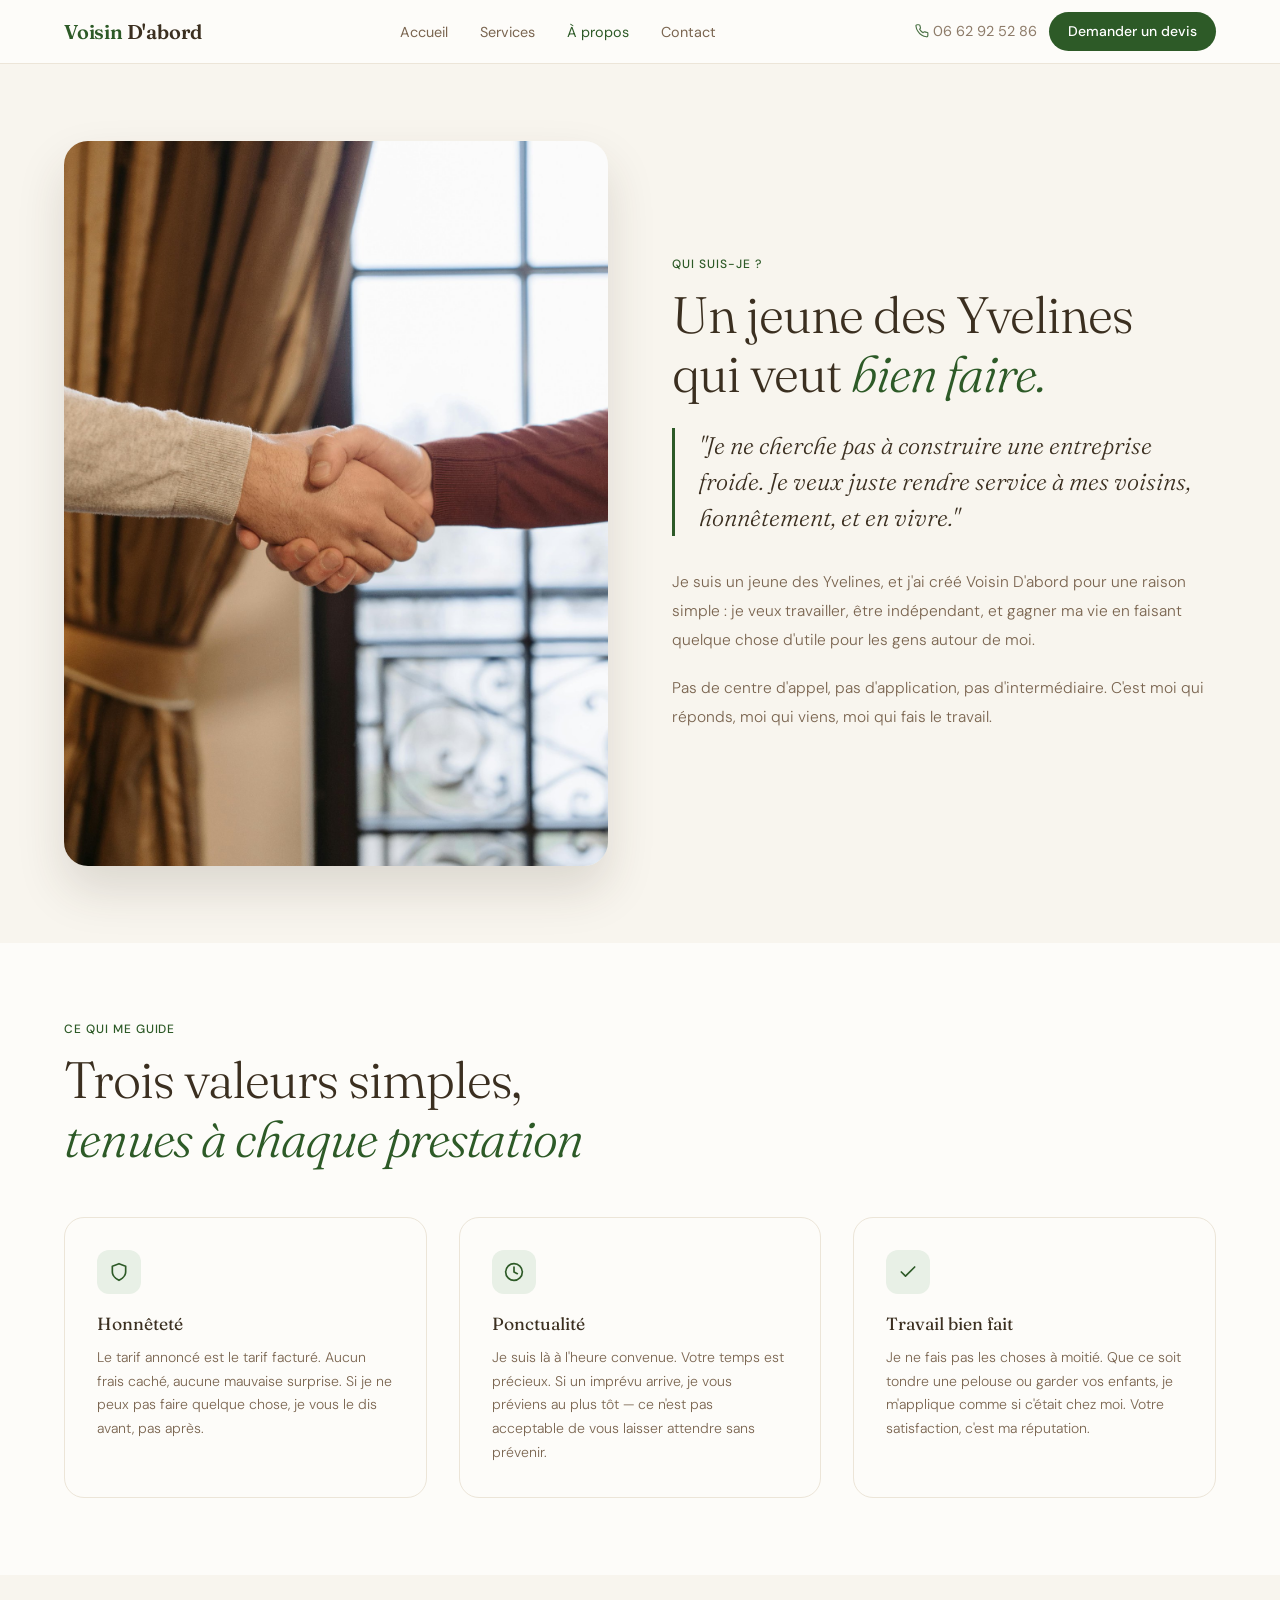
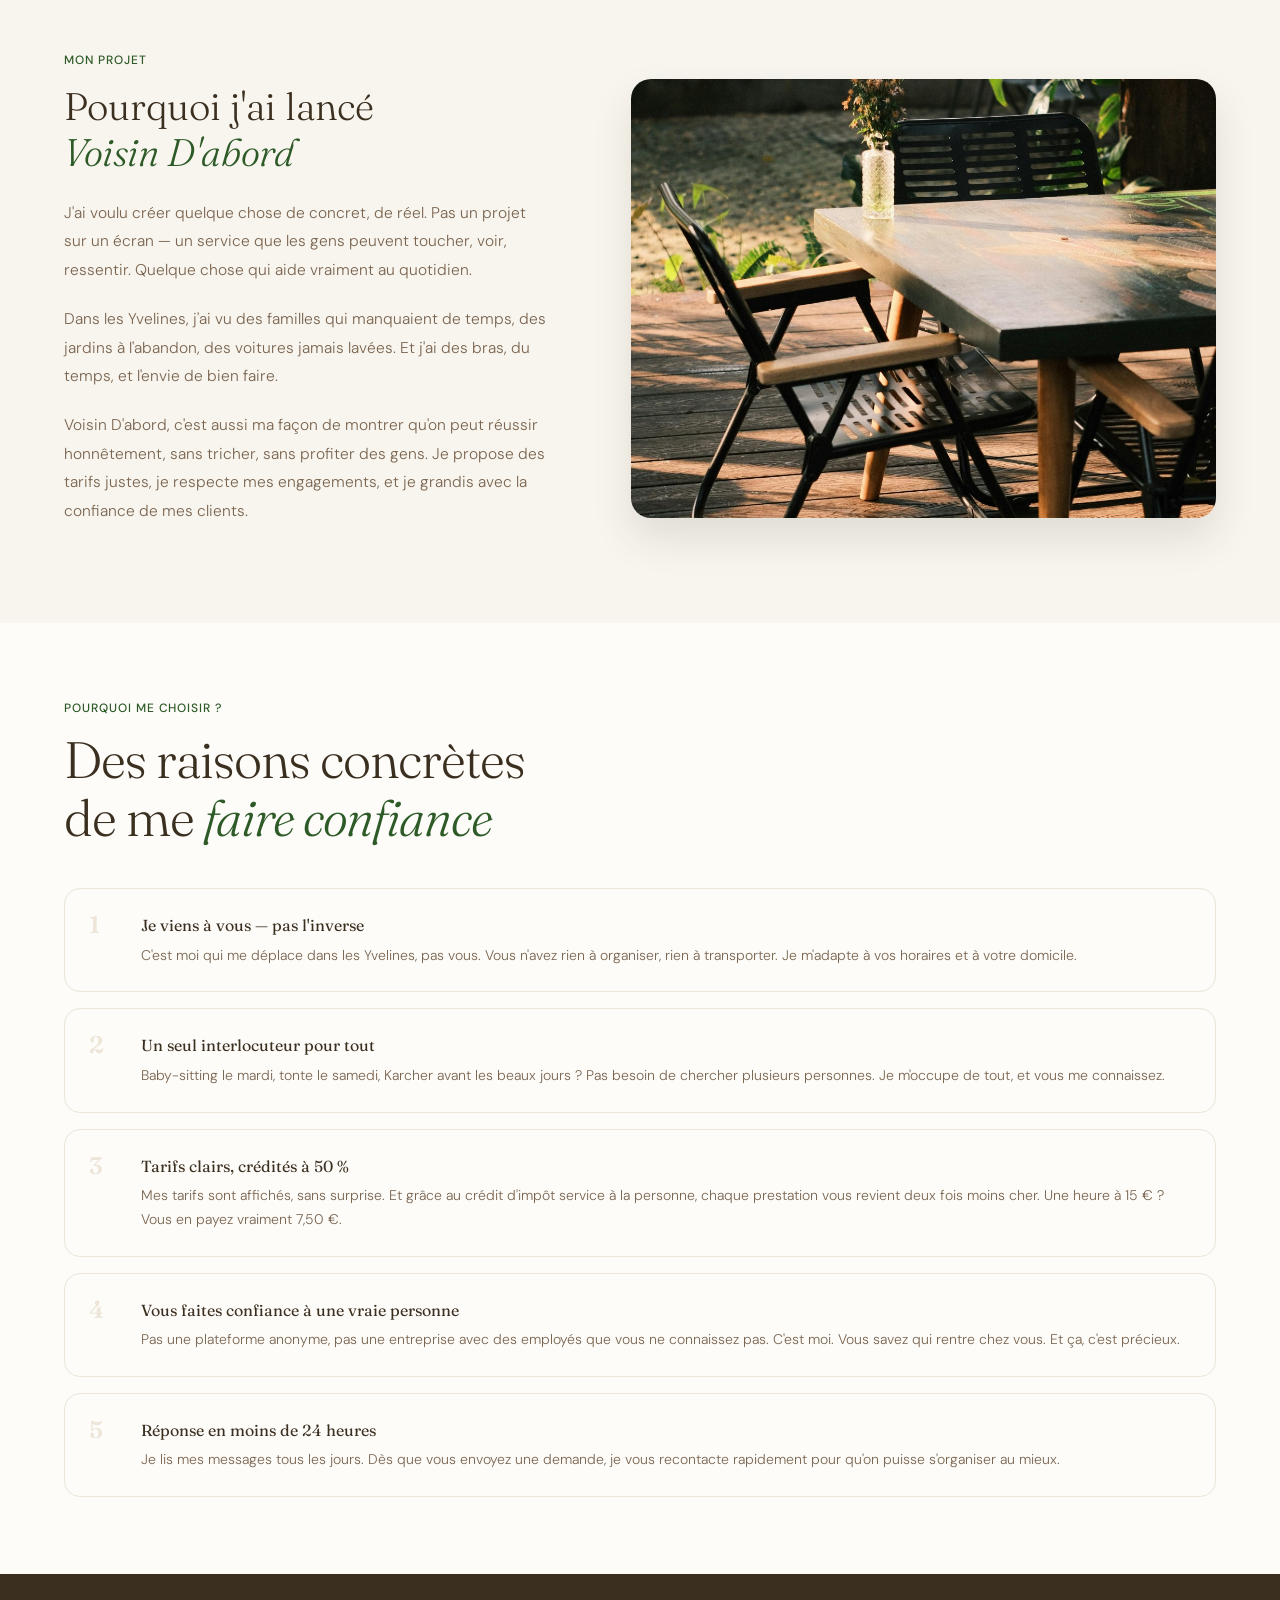
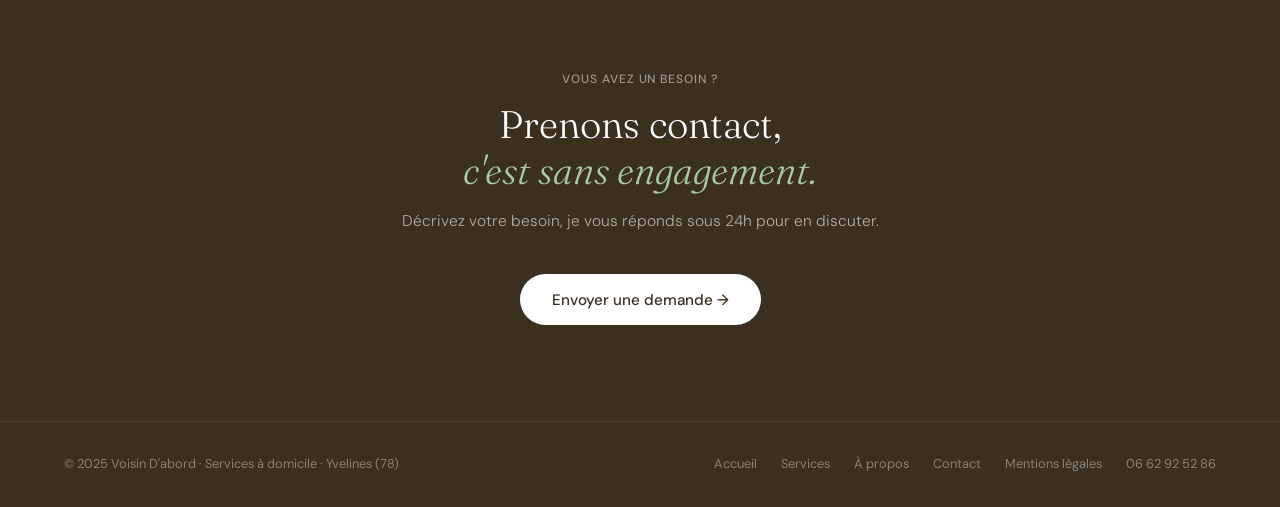
==== commit ab156619: "Add files via upload" ====
--- a/a-propos.html
+++ b/a-propos.html
@@ -24,25 +24,51 @@
       --creme: #f8f5ee; --brun: #3b2f20; --brun-mid: #7a6550;
       --brun-pale: #ece5d8; --blanc: #fdfcf9;
     }
+
+    /* ── NAV ── */
+    nav { position: sticky; top: 0; z-index: 100; background: var(--blanc); border-bottom: 1px solid var(--brun-pale); padding: 0 clamp(1.5rem, 5vw, 4rem); display: flex; align-items: center; height: 64px; }
+    .nav-logo { font-family: 'Fraunces', serif; font-size: 1.25rem; font-weight: 600; color: var(--vert); text-decoration: none; letter-spacing: -0.01em; flex-shrink: 0; }
+    .nav-logo span { color: var(--brun); }
+    .nav-links { display: flex; gap: 2rem; list-style: none; flex: 1; justify-content: center; margin: 0; padding: 0; }
+    .nav-links a { text-decoration: none; color: var(--brun-mid); font-size: 0.9rem; font-weight: 400; transition: color 0.2s; }
+    .nav-links a:hover, .nav-links a.active { color: var(--vert); }
+    .nav-right { display: flex; align-items: center; gap: 0.75rem; flex-shrink: 0; }
+    .nav-tel { color: var(--brun-mid); text-decoration: none; font-size: 0.9rem; opacity: 0.85; white-space: nowrap; display: inline-flex; align-items: center; gap: 4px; }
+    .nav-tel:hover { opacity: 1; color: var(--vert); }
+    .nav-tel-mobile { display: none; }
+    .nav-cta { background: var(--vert); color: #fff; padding: 0.5rem 1.2rem; border-radius: 100px; text-decoration: none; font-size: 0.875rem; font-weight: 500; transition: background 0.2s; white-space: nowrap; }
+    .nav-cta:hover { background: var(--vert-clair); }
+    .nav-burger { display: none; background: none; border: none; cursor: pointer; padding: 6px; flex-direction: column; gap: 5px; }
+    .nav-burger span { display: block; width: 22px; height: 2px; background: var(--vert); border-radius: 2px; transition: transform 0.25s, opacity 0.2s; }
+    .nav-burger.open span:nth-child(1) { transform: translateY(7px) rotate(45deg); }
+    .nav-burger.open span:nth-child(2) { opacity: 0; transform: scaleX(0); }
+    .nav-burger.open span:nth-child(3) { transform: translateY(-7px) rotate(-45deg); }
+    @media (max-width: 768px) {
+      .nav-links { display: none; position: fixed; top: 64px; left: 0; right: 0; flex-direction: column; justify-content: flex-start; gap: 0; background: var(--blanc); border-bottom: 1px solid var(--brun-pale); box-shadow: 0 8px 24px rgba(59,47,32,0.08); z-index: 999; flex: none; }
+      .nav-links.open { display: flex; }
+      .nav-links li a { display: block; padding: 0.9rem 1.5rem; font-size: 0.95rem; border-bottom: 1px solid var(--brun-pale); }
+      .nav-links li:last-child a { border-bottom: none; }
+      .nav-tel { width: 36px; height: 36px; background: var(--vert-pale); border-radius: 50%; display: flex; align-items: center; justify-content: center; padding: 0; opacity: 1; gap: 0; }
+      .nav-tel-mobile { display: flex; }
+      .nav-tel svg { stroke: var(--vert); width: 18px; height: 18px; }
+      .nav-tel-desktop-text { display: none; }
+      .nav-cta { display: none; }
+      .nav-burger { display: flex; }
+    }
+    /* ── FIN NAV ── */
     html { scroll-behavior: smooth; }
     body { font-family: 'DM Sans', sans-serif; background: var(--blanc); color: var(--brun); font-size: 16px; line-height: 1.6; }
 
-    nav {
-      position: sticky; top: 0; z-index: 100;
-      background: var(--blanc); border-bottom: 1px solid var(--brun-pale);
-      padding: 0 clamp(1.5rem, 5vw, 4rem);
-      display: flex; align-items: center; height: 64px;
-    }
-    .nav-logo { font-family: 'Fraunces', serif; font-size: 1.25rem; font-weight: 600; color: var(--vert); text-decoration: none; flex-shrink: 0; }
-    .nav-logo span { color: var(--brun); }
-    .nav-logo-img { height: 32px; width: auto; display: block; }
-    .nav-links { display: flex; gap: 2rem; list-style: none; flex: 1; justify-content: center; }
-    .nav-links a { text-decoration: none; color: var(--brun-mid); font-size: 0.9rem; transition: color 0.2s; }
-    .nav-links a:hover, .nav-links a.active { color: var(--vert); }
-    .nav-cta { background: var(--vert); color: #fff; padding: 0.5rem 1.2rem; border-radius: 100px; text-decoration: none; font-size: 0.875rem; font-weight: 500; transition: background 0.2s; }
-    .nav-cta:hover { background: var(--vert-clair); }
-    .nav-tel { color: var(--brun-mid); text-decoration: none; font-size: 0.9rem; opacity: 0.85; white-space: nowrap; flex-shrink: 0; }
-    .nav-tel:hover { opacity: 1; color: var(--vert); }
+    
+    
+    
+    
+    
+    
+    
+    
+    
+    
 
     /* HERO */
     .hero {
@@ -128,24 +154,13 @@
     .btn-light { background: #fff; color: var(--brun); padding: 0.85rem 2rem; border-radius: 100px; text-decoration: none; font-size: 0.95rem; font-weight: 500; transition: all 0.2s; display: inline-block; }
     .btn-light:hover { background: var(--creme); transform: translateY(-2px); }
 
-    footer { background: var(--brun); border-top: 1px solid rgba(255,255,255,0.08); padding: 2rem clamp(1.5rem, 5vw, 4rem); display: flex; align-items: center; flex-wrap: wrap; gap: 1rem; }
+    footer { background: var(--brun); border-top: 1px solid rgba(255,255,255,0.08); padding: 2rem clamp(1.5rem, 5vw, 4rem); display: flex; align-items: center; justify-content: space-between; flex-wrap: wrap; gap: 1rem; }
     footer p { color: rgba(255,255,255,0.4); font-size: 0.8rem; }
     .footer-links { display: flex; gap: 1.5rem; }
     .footer-links a { color: rgba(255,255,255,0.4); text-decoration: none; font-size: 0.8rem; transition: color 0.2s; }
     .footer-links a:hover { color: rgba(255,255,255,0.8); }
 
-    @media (max-width: 768px) {
-      .hero, .pourquoi-inner { grid-template-columns: 1fr; gap: 2.5rem; }
-    
-      .nav-links { display: none !important; position: absolute; top: 64px; left: 0; right: 0; transform: none; flex-direction: column; gap: 0; background: var(--blanc); border-bottom: 1px solid var(--brun-pale); box-shadow: 0 8px 24px rgba(59,47,32,0.08); z-index: 99; }
-      .nav-links.open { display: flex !important; }
-      .nav-tel-desktop { display: none; }
-      .nav-tel-mobile { display: flex; align-items: center; justify-content: center; }
-      .nav-tel { width: 36px !important; height: 36px !important; background: var(--vert-pale); border-radius: 50%; display: flex !important; align-items: center; justify-content: center; padding: 0; opacity: 1; flex-shrink: 0; }
-      .nav-tel svg { stroke: var(--vert); }
-      .nav-cta { display: none !important; }
-      .nav-burger { display: flex !important; }
-    }
+    
   </style>
   <link rel="apple-touch-icon" sizes="180x180" href="apple-touch-icon.png">
   <link rel="icon" type="image/png" sizes="32x32" href="favicon-32x32.png">
@@ -164,9 +179,9 @@
     <li><a href="contact.html">Contact</a></li>
   </ul>
   <div class="nav-right">
-    <a href="tel:+33662925286" class="nav-tel" aria-label="Appeler">
-      <span class="nav-tel-desktop"><svg viewBox="0 0 24 24" fill="none" stroke="#2d5a27" stroke-width="2" stroke-linecap="round" stroke-linejoin="round" width="14" height="14" style="vertical-align:middle;margin-right:4px;"><path d="M22 16.92v3a2 2 0 0 1-2.18 2 19.79 19.79 0 0 1-8.63-3.07A19.5 19.5 0 0 1 4.69 12a19.79 19.79 0 0 1-3.07-8.67A2 2 0 0 1 3.6 1.27h3a2 2 0 0 1 2 1.72c.127.96.361 1.903.7 2.81a2 2 0 0 1-.45 2.11L7.91 8.91a16 16 0 0 0 6 6l.91-.91a2 2 0 0 1 2.11-.45c.907.339 1.85.573 2.81.7A2 2 0 0 1 22 16.92z"/></svg>06 62 92 52 86</span>
+    <a href="tel:+33662925286" class="nav-tel" aria-label="Appeler le 06 62 92 52 86">
       <span class="nav-tel-mobile"><svg viewBox="0 0 24 24" fill="none" stroke="currentColor" stroke-width="2" stroke-linecap="round" stroke-linejoin="round" width="18" height="18"><path d="M22 16.92v3a2 2 0 0 1-2.18 2 19.79 19.79 0 0 1-8.63-3.07A19.5 19.5 0 0 1 4.69 12a19.79 19.79 0 0 1-3.07-8.67A2 2 0 0 1 3.6 1.27h3a2 2 0 0 1 2 1.72c.127.96.361 1.903.7 2.81a2 2 0 0 1-.45 2.11L7.91 8.91a16 16 0 0 0 6 6l.91-.91a2 2 0 0 1 2.11-.45c.907.339 1.85.573 2.81.7A2 2 0 0 1 22 16.92z"/></svg></span>
+      <svg viewBox="0 0 24 24" fill="none" stroke="#2d5a27" stroke-width="2" stroke-linecap="round" stroke-linejoin="round" width="14" height="14"><path d="M22 16.92v3a2 2 0 0 1-2.18 2 19.79 19.79 0 0 1-8.63-3.07A19.5 19.5 0 0 1 4.69 12a19.79 19.79 0 0 1-3.07-8.67A2 2 0 0 1 3.6 1.27h3a2 2 0 0 1 2 1.72c.127.96.361 1.903.7 2.81a2 2 0 0 1-.45 2.11L7.91 8.91a16 16 0 0 0 6 6l.91-.91a2 2 0 0 1 2.11-.45c.907.339 1.85.573 2.81.7A2 2 0 0 1 22 16.92z"/></svg><span class="nav-tel-desktop-text">06 62 92 52 86</span>
     </a>
     <a href="contact.html" class="nav-cta">Demander un devis</a>
     <button class="nav-burger" id="navBurger" aria-label="Ouvrir le menu" aria-expanded="false">
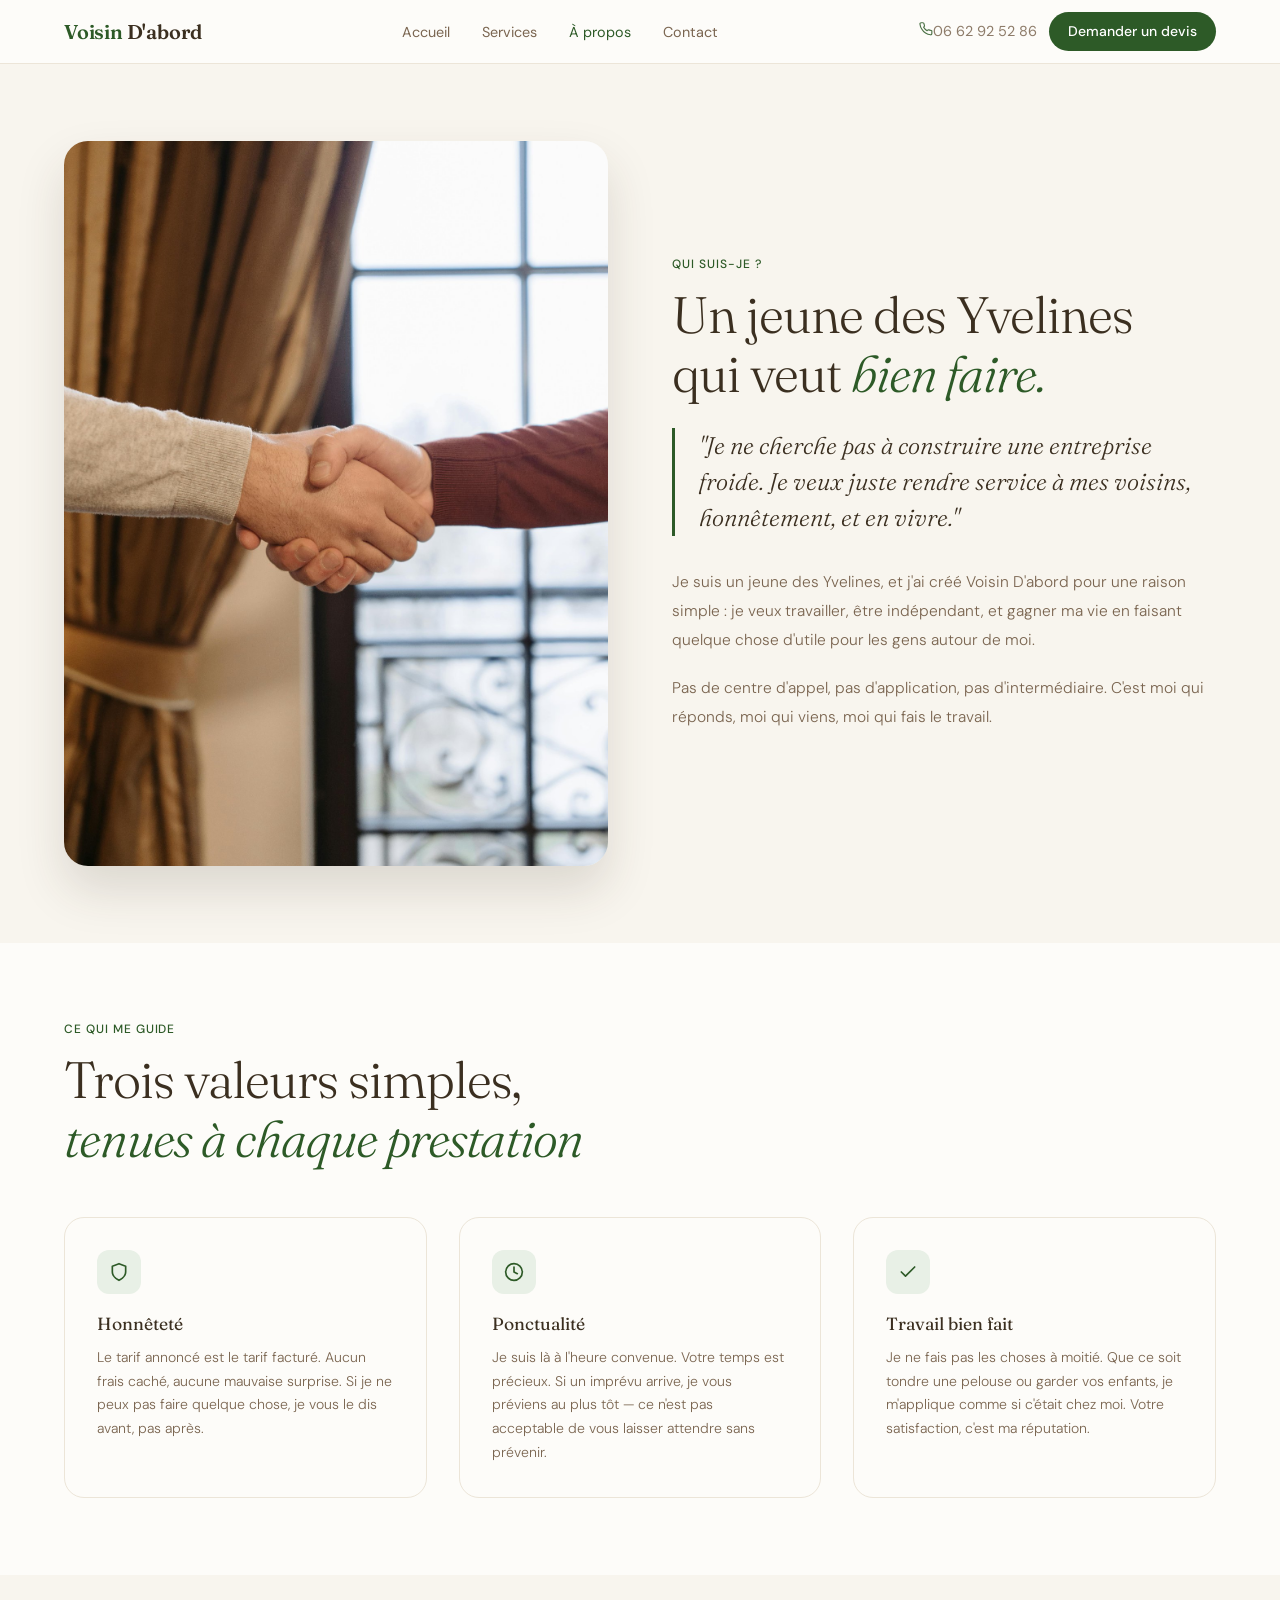
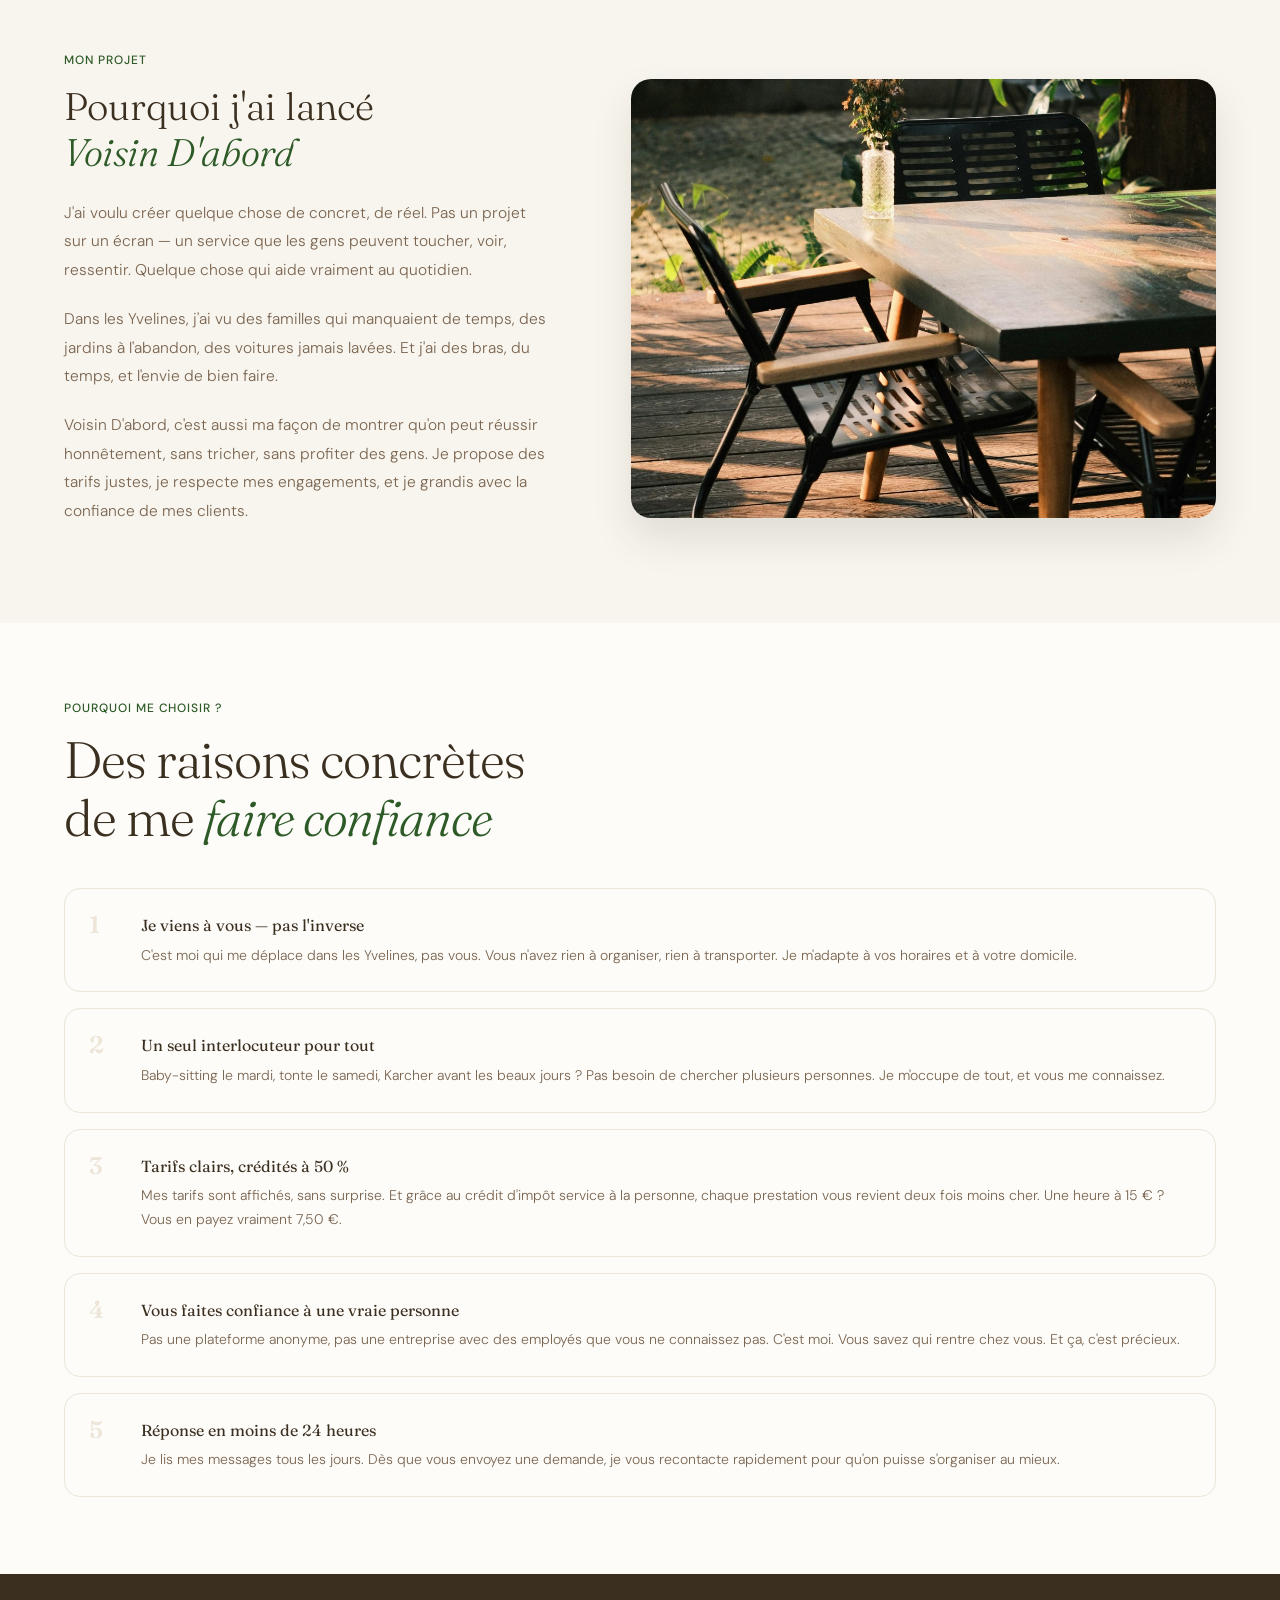
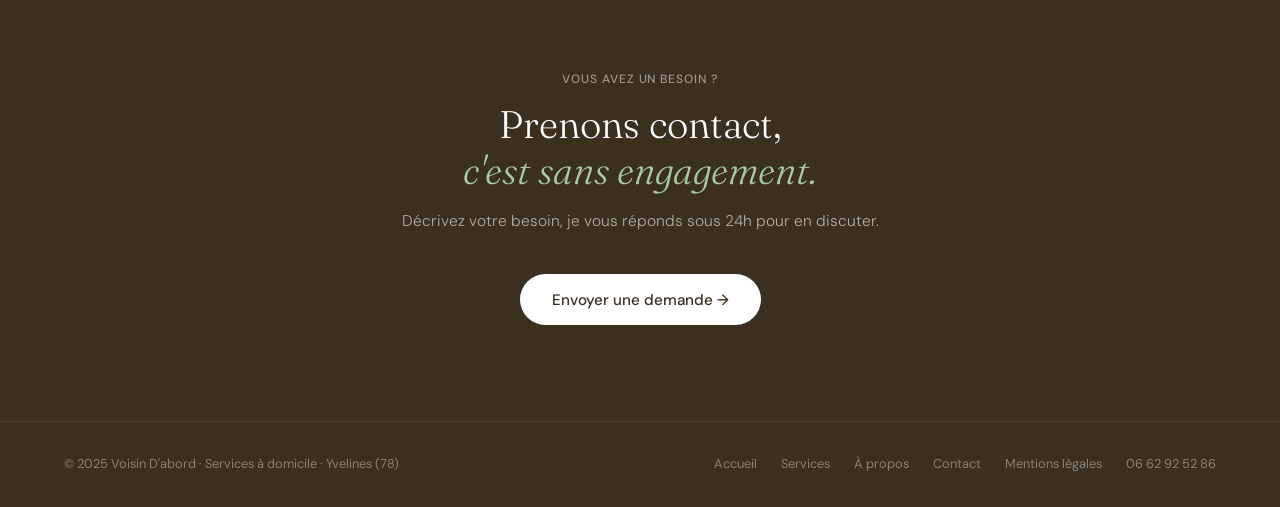
==== commit 4d833e8a: "Add files via upload" ====
--- a/a-propos.html
+++ b/a-propos.html
@@ -44,15 +44,17 @@
     .nav-burger.open span:nth-child(2) { opacity: 0; transform: scaleX(0); }
     .nav-burger.open span:nth-child(3) { transform: translateY(-7px) rotate(-45deg); }
     @media (max-width: 768px) {
+      /* nav tel */
+      .nav-tel-desktop { display: none !important; }
+      .nav-tel-mobile { display: flex !important; align-items: center; justify-content: center; }
+      .nav-tel { width: 36px; height: 36px; background: var(--vert-pale); border-radius: 50%; display: flex; align-items: center; justify-content: center; padding: 0; }
+      .nav-tel svg { stroke: var(--vert); width: 18px; height: 18px; }
       .nav-links { display: none; position: fixed; top: 64px; left: 0; right: 0; flex-direction: column; justify-content: flex-start; gap: 0; background: var(--blanc); border-bottom: 1px solid var(--brun-pale); box-shadow: 0 8px 24px rgba(59,47,32,0.08); z-index: 999; flex: none; }
       .nav-links.open { display: flex; }
       .nav-links li a { display: block; padding: 0.9rem 1.5rem; font-size: 0.95rem; border-bottom: 1px solid var(--brun-pale); }
       .nav-links li:last-child a { border-bottom: none; }
-      .nav-tel { width: 36px; height: 36px; background: var(--vert-pale); border-radius: 50%; display: flex; align-items: center; justify-content: center; padding: 0; opacity: 1; gap: 0; }
-      .nav-tel-mobile { display: flex; }
-      .nav-tel svg { stroke: var(--vert); width: 18px; height: 18px; }
-      .nav-tel-desktop-text { display: none; }
       .nav-cta { display: none; }
+      .nav-right { margin-left: auto; display: flex; align-items: center; gap: 0.5rem; }
       .nav-burger { display: flex; }
     }
     /* ── FIN NAV ── */
@@ -158,7 +160,13 @@
     footer p { color: rgba(255,255,255,0.4); font-size: 0.8rem; }
     .footer-links { display: flex; gap: 1.5rem; }
     .footer-links a { color: rgba(255,255,255,0.4); text-decoration: none; font-size: 0.8rem; transition: color 0.2s; }
-    .footer-links a:hover { color: rgba(255,255,255,0.8); }
+    .footer-links a:hover { color: rgba(255,255,255,0.8); 
+            /* footer mobile */
+      footer { flex-direction: column; align-items: flex-start; gap: 1rem; padding: 2rem 1.5rem; }
+      .footer-links { flex-direction: column; gap: 0; width: 100%; }
+      .footer-links a { display: block; padding: 0.7rem 0; border-bottom: 1px solid rgba(255,255,255,0.08); font-size: 0.95rem; }
+      .footer-links a:last-child { border-bottom: none; color: rgba(255,255,255,0.8); font-weight: 500; padding-top: 1rem; margin-top: 0.25rem; }
+    }
 
     
   </style>
@@ -179,9 +187,9 @@
     <li><a href="contact.html">Contact</a></li>
   </ul>
   <div class="nav-right">
-    <a href="tel:+33662925286" class="nav-tel" aria-label="Appeler le 06 62 92 52 86">
+        <a href="tel:+33662925286" class="nav-tel" aria-label="Appeler le 06 62 92 52 86">
+      <span class="nav-tel-desktop"><svg viewBox="0 0 24 24" fill="none" stroke="#2d5a27" stroke-width="2" stroke-linecap="round" stroke-linejoin="round" width="14" height="14"><path d="M22 16.92v3a2 2 0 0 1-2.18 2 19.79 19.79 0 0 1-8.63-3.07A19.5 19.5 0 0 1 4.69 12a19.79 19.79 0 0 1-3.07-8.67A2 2 0 0 1 3.6 1.27h3a2 2 0 0 1 2 1.72c.127.96.361 1.903.7 2.81a2 2 0 0 1-.45 2.11L7.91 8.91a16 16 0 0 0 6 6l.91-.91a2 2 0 0 1 2.11-.45c.907.339 1.85.573 2.81.7A2 2 0 0 1 22 16.92z"/></svg>06 62 92 52 86</span>
       <span class="nav-tel-mobile"><svg viewBox="0 0 24 24" fill="none" stroke="currentColor" stroke-width="2" stroke-linecap="round" stroke-linejoin="round" width="18" height="18"><path d="M22 16.92v3a2 2 0 0 1-2.18 2 19.79 19.79 0 0 1-8.63-3.07A19.5 19.5 0 0 1 4.69 12a19.79 19.79 0 0 1-3.07-8.67A2 2 0 0 1 3.6 1.27h3a2 2 0 0 1 2 1.72c.127.96.361 1.903.7 2.81a2 2 0 0 1-.45 2.11L7.91 8.91a16 16 0 0 0 6 6l.91-.91a2 2 0 0 1 2.11-.45c.907.339 1.85.573 2.81.7A2 2 0 0 1 22 16.92z"/></svg></span>
-      <svg viewBox="0 0 24 24" fill="none" stroke="#2d5a27" stroke-width="2" stroke-linecap="round" stroke-linejoin="round" width="14" height="14"><path d="M22 16.92v3a2 2 0 0 1-2.18 2 19.79 19.79 0 0 1-8.63-3.07A19.5 19.5 0 0 1 4.69 12a19.79 19.79 0 0 1-3.07-8.67A2 2 0 0 1 3.6 1.27h3a2 2 0 0 1 2 1.72c.127.96.361 1.903.7 2.81a2 2 0 0 1-.45 2.11L7.91 8.91a16 16 0 0 0 6 6l.91-.91a2 2 0 0 1 2.11-.45c.907.339 1.85.573 2.81.7A2 2 0 0 1 22 16.92z"/></svg><span class="nav-tel-desktop-text">06 62 92 52 86</span>
     </a>
     <a href="contact.html" class="nav-cta">Demander un devis</a>
     <button class="nav-burger" id="navBurger" aria-label="Ouvrir le menu" aria-expanded="false">
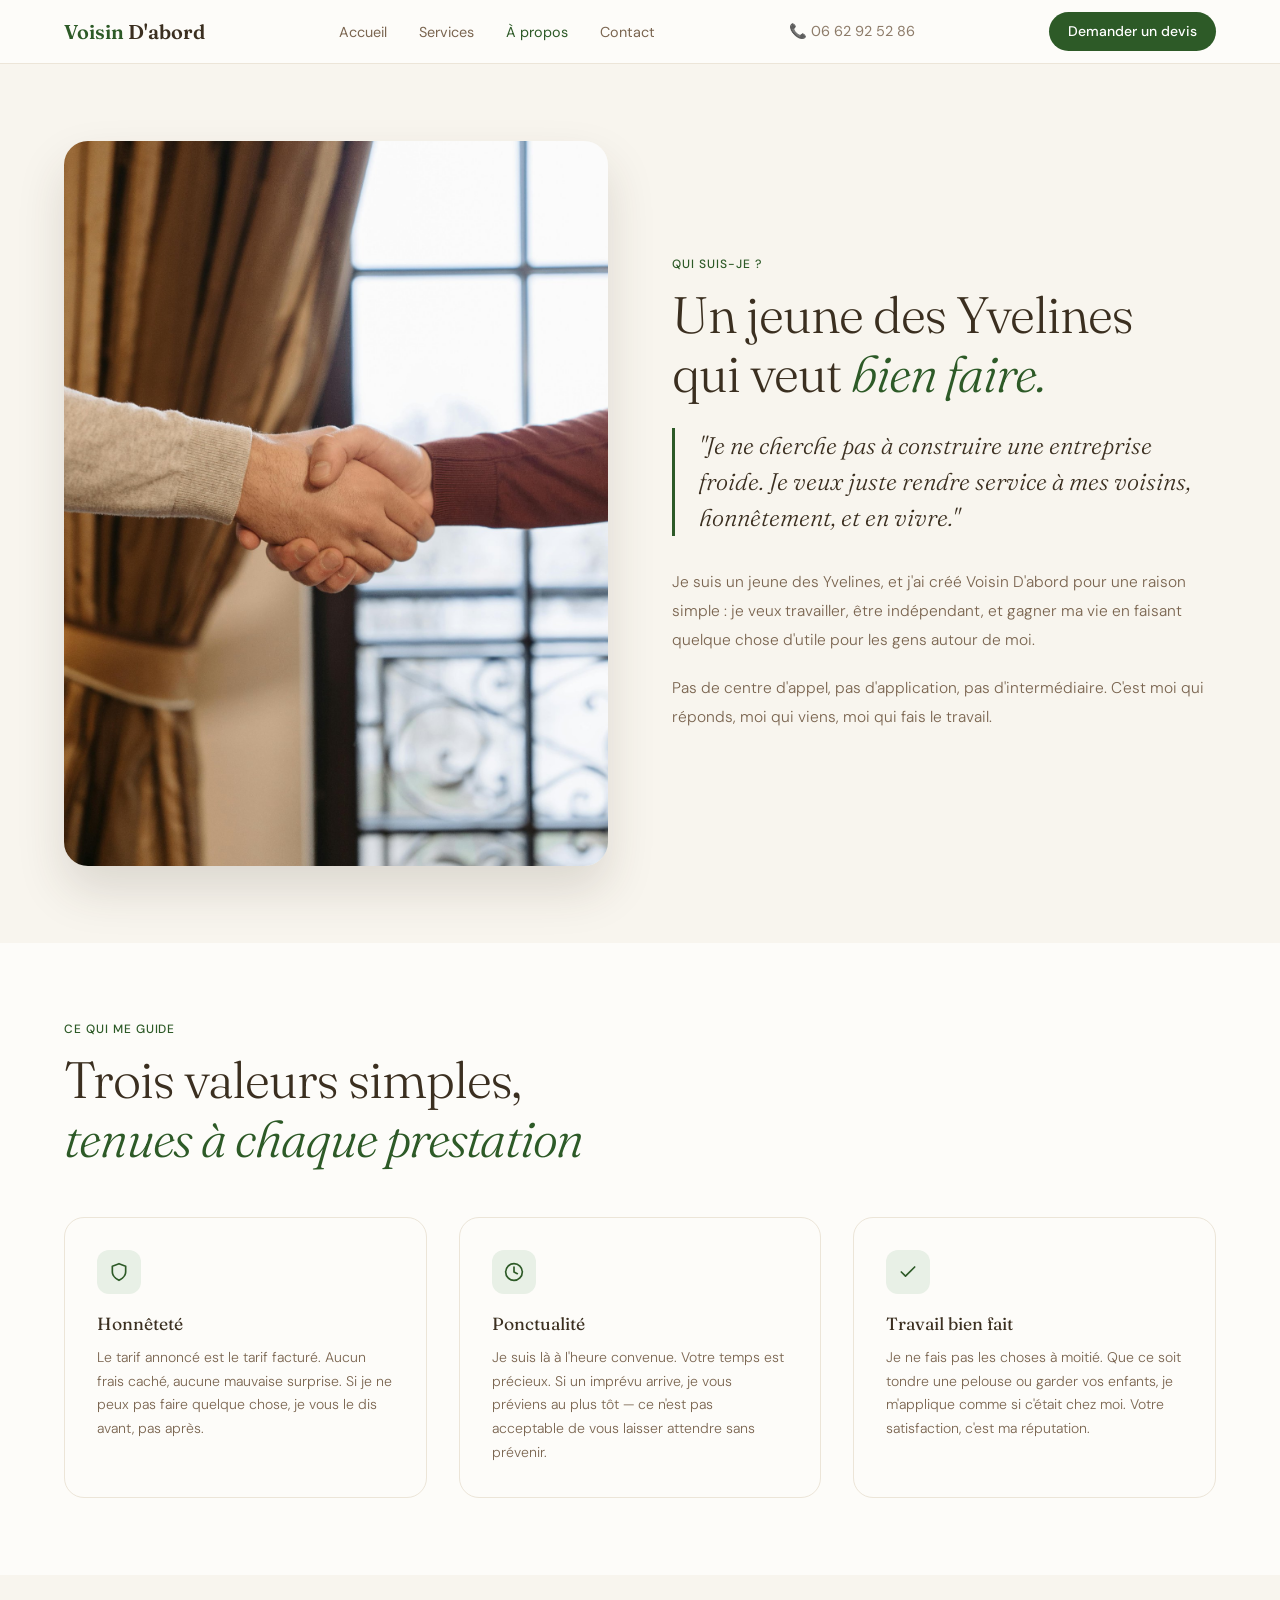
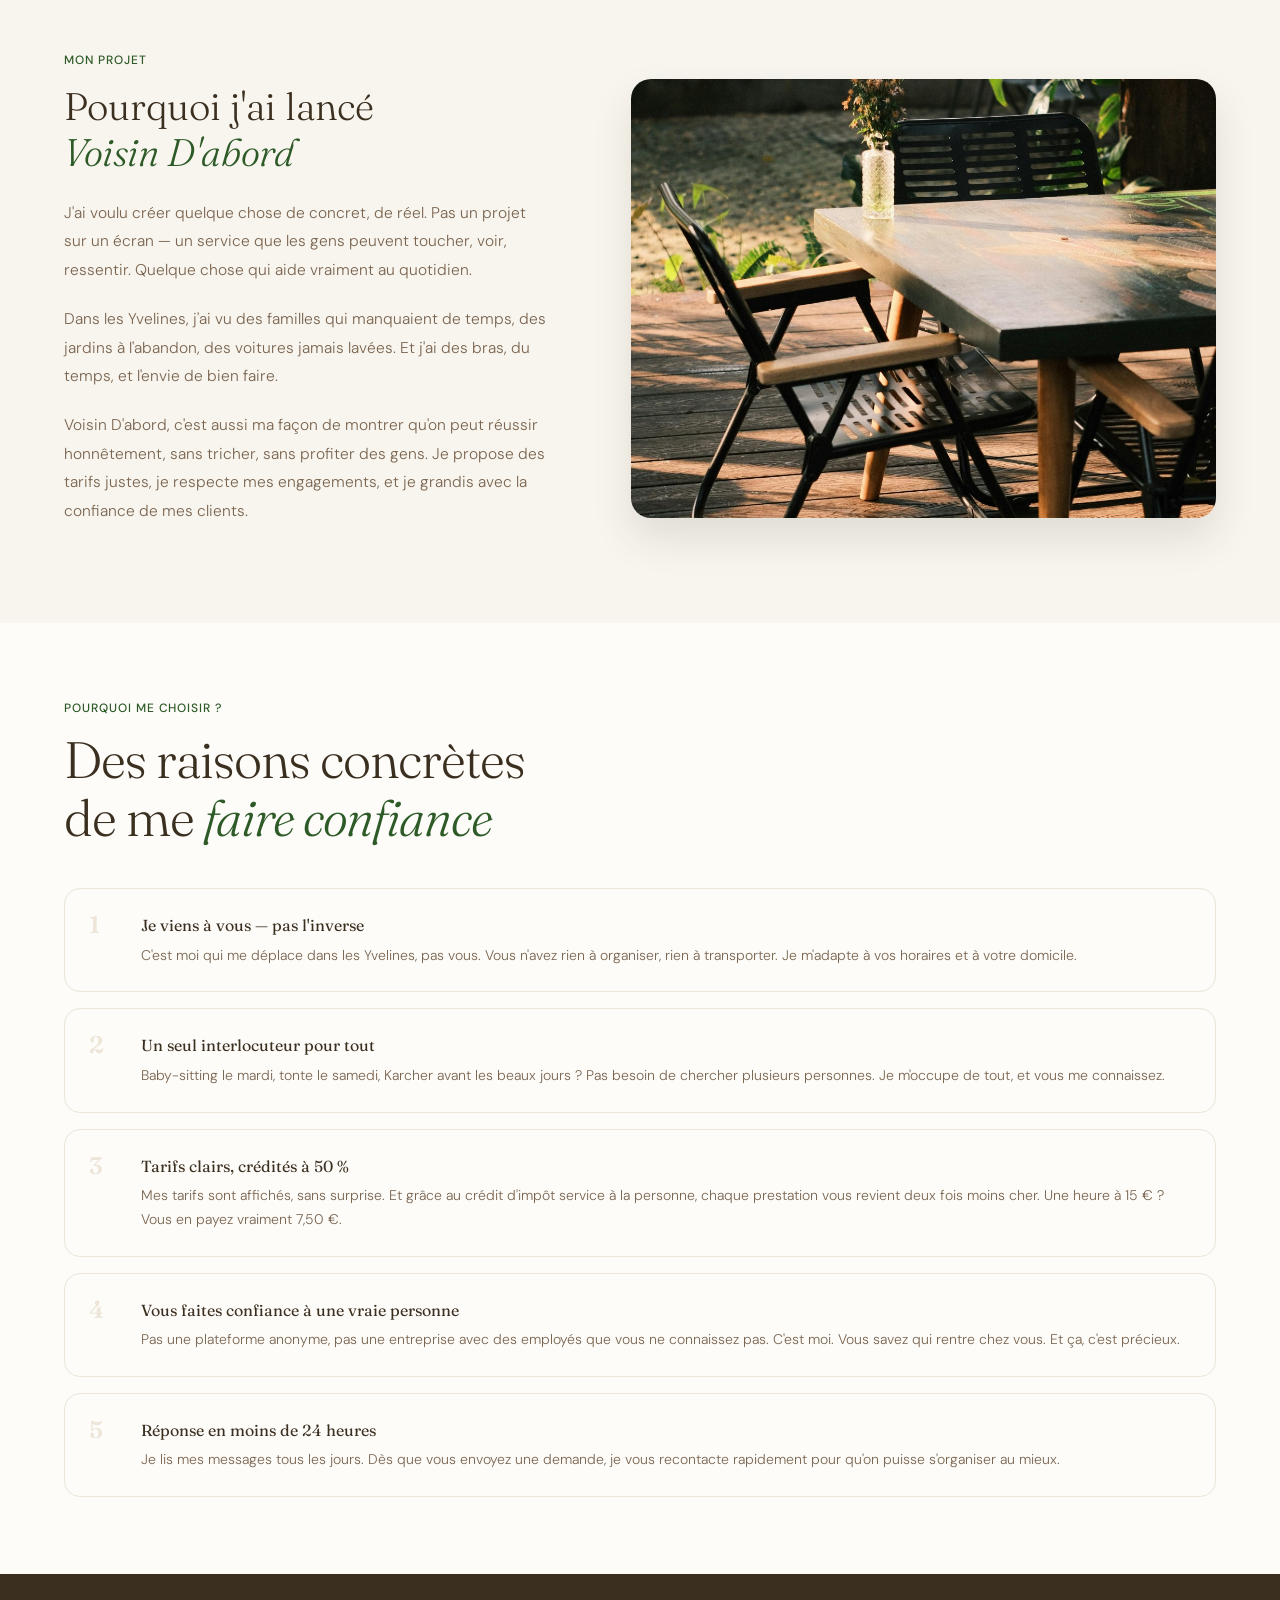
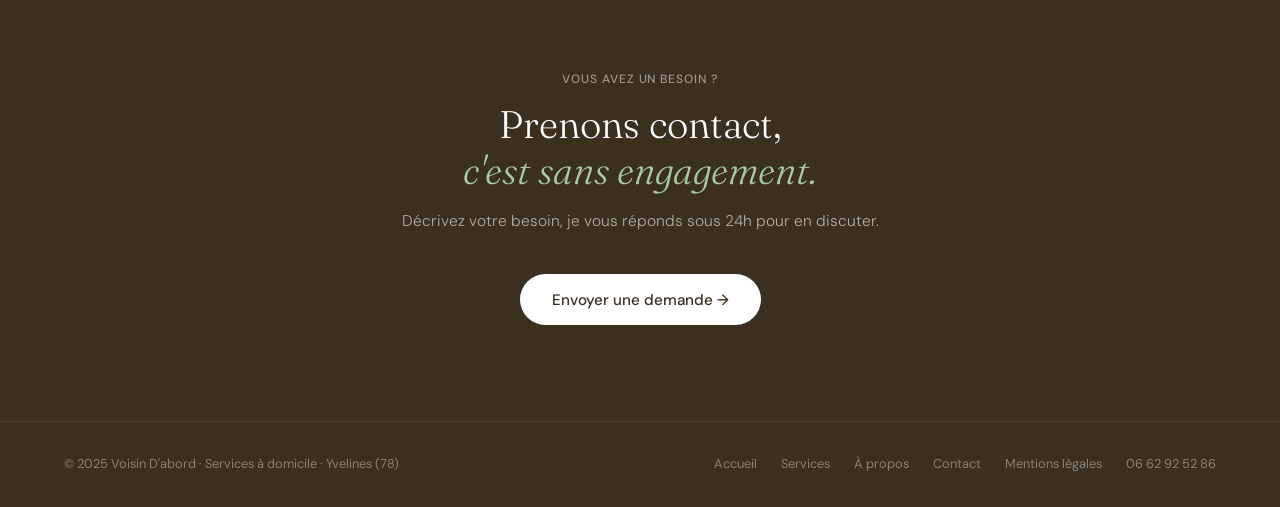
==== commit 61b27a7f: "Phase 1 : Corrections critiques (favicon, Schema.org, images) - Ajout balises favicon sur toutes les" ====
--- a/a-propos.html
+++ b/a-propos.html
@@ -14,6 +14,10 @@
   <meta property="og:title" content="À propos — Victor Lafon, Voisin D'abord" />
   <meta property="og:description" content="Victor Lafon, jeune prestataire des Yvelines. Un seul interlocuteur pour tous vos services à domicile : baby-sitting, jardinage, nettoyage. Déclaré SAP." />
   <meta property="og:image" content="https://www.voisindabord.fr/img-apropos.jpg" />
+  <link rel="icon" type="image/png" sizes="32x32" href="/favicon-32x32.png">
+  <link rel="icon" type="image/png" sizes="16x16" href="/favicon-16x16.png">
+  <link rel="apple-touch-icon" sizes="180x180" href="/apple-touch-icon.png">
+  <link rel="manifest" href="/site.webmanifest">
   <link rel="preconnect" href="https://fonts.googleapis.com" />
   <link rel="preconnect" href="https://fonts.gstatic.com" crossorigin />
   <link href="https://fonts.googleapis.com/css2?family=Fraunces:ital,wght@0,300;0,400;0,600;1,300;1,400&family=DM+Sans:wght@300;400;500&display=swap" rel="stylesheet" />
@@ -24,53 +28,25 @@
       --creme: #f8f5ee; --brun: #3b2f20; --brun-mid: #7a6550;
       --brun-pale: #ece5d8; --blanc: #fdfcf9;
     }
-
-    /* ── NAV ── */
-    nav { position: sticky; top: 0; z-index: 100; background: var(--blanc); border-bottom: 1px solid var(--brun-pale); padding: 0 clamp(1.5rem, 5vw, 4rem); display: flex; align-items: center; height: 64px; }
-    .nav-logo { font-family: 'Fraunces', serif; font-size: 1.25rem; font-weight: 600; color: var(--vert); text-decoration: none; letter-spacing: -0.01em; flex-shrink: 0; }
-    .nav-logo span { color: var(--brun); }
-    .nav-links { display: flex; gap: 2rem; list-style: none; flex: 1; justify-content: center; margin: 0; padding: 0; }
-    .nav-links a { text-decoration: none; color: var(--brun-mid); font-size: 0.9rem; font-weight: 400; transition: color 0.2s; }
-    .nav-links a:hover, .nav-links a.active { color: var(--vert); }
-    .nav-right { display: flex; align-items: center; gap: 0.75rem; flex-shrink: 0; }
-    .nav-tel { color: var(--brun-mid); text-decoration: none; font-size: 0.9rem; opacity: 0.85; white-space: nowrap; display: inline-flex; align-items: center; gap: 4px; }
-    .nav-tel:hover { opacity: 1; color: var(--vert); }
-    .nav-tel-mobile { display: none; }
-    .nav-cta { background: var(--vert); color: #fff; padding: 0.5rem 1.2rem; border-radius: 100px; text-decoration: none; font-size: 0.875rem; font-weight: 500; transition: background 0.2s; white-space: nowrap; }
-    .nav-cta:hover { background: var(--vert-clair); }
-    .nav-burger { display: none; background: none; border: none; cursor: pointer; padding: 6px; flex-direction: column; gap: 5px; }
-    .nav-burger span { display: block; width: 22px; height: 2px; background: var(--vert); border-radius: 2px; transition: transform 0.25s, opacity 0.2s; }
-    .nav-burger.open span:nth-child(1) { transform: translateY(7px) rotate(45deg); }
-    .nav-burger.open span:nth-child(2) { opacity: 0; transform: scaleX(0); }
-    .nav-burger.open span:nth-child(3) { transform: translateY(-7px) rotate(-45deg); }
-    @media (max-width: 768px) {
-      /* nav tel */
-      .nav-tel-desktop { display: none !important; }
-      .nav-tel-mobile { display: flex !important; align-items: center; justify-content: center; }
-      .nav-tel { width: 36px; height: 36px; background: var(--vert-pale); border-radius: 50%; display: flex; align-items: center; justify-content: center; padding: 0; }
-      .nav-tel svg { stroke: var(--vert); width: 18px; height: 18px; }
-      .nav-links { display: none; position: fixed; top: 64px; left: 0; right: 0; flex-direction: column; justify-content: flex-start; gap: 0; background: var(--blanc); border-bottom: 1px solid var(--brun-pale); box-shadow: 0 8px 24px rgba(59,47,32,0.08); z-index: 999; flex: none; }
-      .nav-links.open { display: flex; }
-      .nav-links li a { display: block; padding: 0.9rem 1.5rem; font-size: 0.95rem; border-bottom: 1px solid var(--brun-pale); }
-      .nav-links li:last-child a { border-bottom: none; }
-      .nav-cta { display: none; }
-      .nav-right { margin-left: auto; display: flex; align-items: center; gap: 0.5rem; }
-      .nav-burger { display: flex; }
-    }
-    /* ── FIN NAV ── */
     html { scroll-behavior: smooth; }
     body { font-family: 'DM Sans', sans-serif; background: var(--blanc); color: var(--brun); font-size: 16px; line-height: 1.6; }
 
-    
-    
-    
-    
-    
-    
-    
-    
-    
-    
+    nav {
+      position: sticky; top: 0; z-index: 100;
+      background: var(--blanc); border-bottom: 1px solid var(--brun-pale);
+      padding: 0 clamp(1.5rem, 5vw, 4rem);
+      display: flex; align-items: center; justify-content: space-between; height: 64px;
+    }
+    .nav-logo { font-family: 'Fraunces', serif; font-size: 1.25rem; font-weight: 600; color: var(--vert); text-decoration: none; }
+    .nav-logo span { color: var(--brun); }
+    .nav-logo-img { height: 32px; width: auto; display: block; }
+    .nav-links { display: flex; gap: 2rem; list-style: none; }
+    .nav-links a { text-decoration: none; color: var(--brun-mid); font-size: 0.9rem; transition: color 0.2s; }
+    .nav-links a:hover, .nav-links a.active { color: var(--vert); }
+    .nav-cta { background: var(--vert); color: #fff; padding: 0.5rem 1.2rem; border-radius: 100px; text-decoration: none; font-size: 0.875rem; font-weight: 500; transition: background 0.2s; }
+    .nav-cta:hover { background: var(--vert-clair); }
+    .nav-tel { color: var(--brun-mid); text-decoration: none; font-size: 0.9rem; opacity: 0.85; white-space: nowrap; }
+    .nav-tel:hover { opacity: 1; color: var(--vert); }
 
     /* HERO */
     .hero {
@@ -160,48 +136,32 @@
     footer p { color: rgba(255,255,255,0.4); font-size: 0.8rem; }
     .footer-links { display: flex; gap: 1.5rem; }
     .footer-links a { color: rgba(255,255,255,0.4); text-decoration: none; font-size: 0.8rem; transition: color 0.2s; }
-    .footer-links a:hover { color: rgba(255,255,255,0.8); 
-            /* footer mobile */
-      footer { flex-direction: column; align-items: flex-start; gap: 1rem; padding: 2rem 1.5rem; }
-      .footer-links { flex-direction: column; gap: 0; width: 100%; }
-      .footer-links a { display: block; padding: 0.7rem 0; border-bottom: 1px solid rgba(255,255,255,0.08); font-size: 0.95rem; }
-      .footer-links a:last-child { border-bottom: none; color: rgba(255,255,255,0.8); font-weight: 500; padding-top: 1rem; margin-top: 0.25rem; }
-    }
-
-    
+    .footer-links a:hover { color: rgba(255,255,255,0.8); }
+
+    @media (max-width: 768px) {
+      .hero, .pourquoi-inner { grid-template-columns: 1fr; gap: 2.5rem; }
+      .nav-links { display: none; }
+    }
   </style>
-  <link rel="apple-touch-icon" sizes="180x180" href="apple-touch-icon.png">
-  <link rel="icon" type="image/png" sizes="32x32" href="favicon-32x32.png">
-  <link rel="icon" type="image/png" sizes="16x16" href="favicon-16x16.png">
-  <link rel="icon" href="favicon.ico">
-  <link rel="manifest" href="site.webmanifest">
 </head>
 <body>
 
 <nav>
   <a href="index.html" class="nav-logo">Voisin <span>D'abord</span></a>
-  <ul class="nav-links" id="navLinks">
+  <ul class="nav-links">
     <li><a href="index.html">Accueil</a></li>
     <li><a href="services.html">Services</a></li>
     <li><a href="a-propos.html" class="active">À propos</a></li>
     <li><a href="contact.html">Contact</a></li>
   </ul>
-  <div class="nav-right">
-        <a href="tel:+33662925286" class="nav-tel" aria-label="Appeler le 06 62 92 52 86">
-      <span class="nav-tel-desktop"><svg viewBox="0 0 24 24" fill="none" stroke="#2d5a27" stroke-width="2" stroke-linecap="round" stroke-linejoin="round" width="14" height="14"><path d="M22 16.92v3a2 2 0 0 1-2.18 2 19.79 19.79 0 0 1-8.63-3.07A19.5 19.5 0 0 1 4.69 12a19.79 19.79 0 0 1-3.07-8.67A2 2 0 0 1 3.6 1.27h3a2 2 0 0 1 2 1.72c.127.96.361 1.903.7 2.81a2 2 0 0 1-.45 2.11L7.91 8.91a16 16 0 0 0 6 6l.91-.91a2 2 0 0 1 2.11-.45c.907.339 1.85.573 2.81.7A2 2 0 0 1 22 16.92z"/></svg>06 62 92 52 86</span>
-      <span class="nav-tel-mobile"><svg viewBox="0 0 24 24" fill="none" stroke="currentColor" stroke-width="2" stroke-linecap="round" stroke-linejoin="round" width="18" height="18"><path d="M22 16.92v3a2 2 0 0 1-2.18 2 19.79 19.79 0 0 1-8.63-3.07A19.5 19.5 0 0 1 4.69 12a19.79 19.79 0 0 1-3.07-8.67A2 2 0 0 1 3.6 1.27h3a2 2 0 0 1 2 1.72c.127.96.361 1.903.7 2.81a2 2 0 0 1-.45 2.11L7.91 8.91a16 16 0 0 0 6 6l.91-.91a2 2 0 0 1 2.11-.45c.907.339 1.85.573 2.81.7A2 2 0 0 1 22 16.92z"/></svg></span>
-    </a>
-    <a href="contact.html" class="nav-cta">Demander un devis</a>
-    <button class="nav-burger" id="navBurger" aria-label="Ouvrir le menu" aria-expanded="false">
-      <span></span><span></span><span></span>
-    </button>
-  </div>
+  <a href="tel:+33662925286" class="nav-tel">📞 06 62 92 52 86</a>
+  <a href="contact.html" class="nav-cta">Demander un devis</a>
 </nav>
 
 <!-- HERO -->
 <section class="hero">
   <div class="hero-img">
-    <img src="img-apropos.jpg" alt="Portrait jeune homme souriant" loading="eager" />
+    <img src="img-apropos.jpg" alt="Portrait jeune homme souriant" loading="eager" fetchpriority="high" decoding="sync" width="600" height="800" />
   </div>
   <div>
     <div class="section-tag">Qui suis-je ?</div>
@@ -254,7 +214,7 @@
       <p>Voisin D'abord, c'est aussi ma façon de montrer qu'on peut réussir honnêtement, sans tricher, sans profiter des gens. Je propose des tarifs justes, je respecte mes engagements, et je grandis avec la confiance de mes clients.</p>
     </div>
     <div class="pourquoi-img">
-      <img src="img-karcher.jpg" alt="Paysage Yvelines campagne" loading="lazy" />
+      <img src="img-karcher.jpg" alt="Paysage Yvelines campagne" loading="lazy" decoding="async" width="800" height="600" />
     </div>
   </div>
 </section>
@@ -322,34 +282,5 @@
   </div>
 </footer>
 
-<script>
-  (function() {
-    var burger = document.getElementById('navBurger');
-    var navLinks = document.getElementById('navLinks');
-    if (!burger || !navLinks) return;
-    burger.addEventListener('click', function() {
-      var isOpen = navLinks.classList.toggle('open');
-      burger.classList.toggle('open', isOpen);
-      burger.setAttribute('aria-expanded', String(isOpen));
-      burger.setAttribute('aria-label', isOpen ? 'Fermer le menu' : 'Ouvrir le menu');
-    });
-    navLinks.querySelectorAll('a').forEach(function(link) {
-      link.addEventListener('click', function() {
-        navLinks.classList.remove('open');
-        burger.classList.remove('open');
-        burger.setAttribute('aria-expanded', 'false');
-        burger.setAttribute('aria-label', 'Ouvrir le menu');
-      });
-    });
-    document.addEventListener('click', function(e) {
-      if (!e.target.closest('nav')) {
-        navLinks.classList.remove('open');
-        burger.classList.remove('open');
-        burger.setAttribute('aria-expanded', 'false');
-        burger.setAttribute('aria-label', 'Ouvrir le menu');
-      }
-    });
-  })();
-</script>
 </body>
 </html>
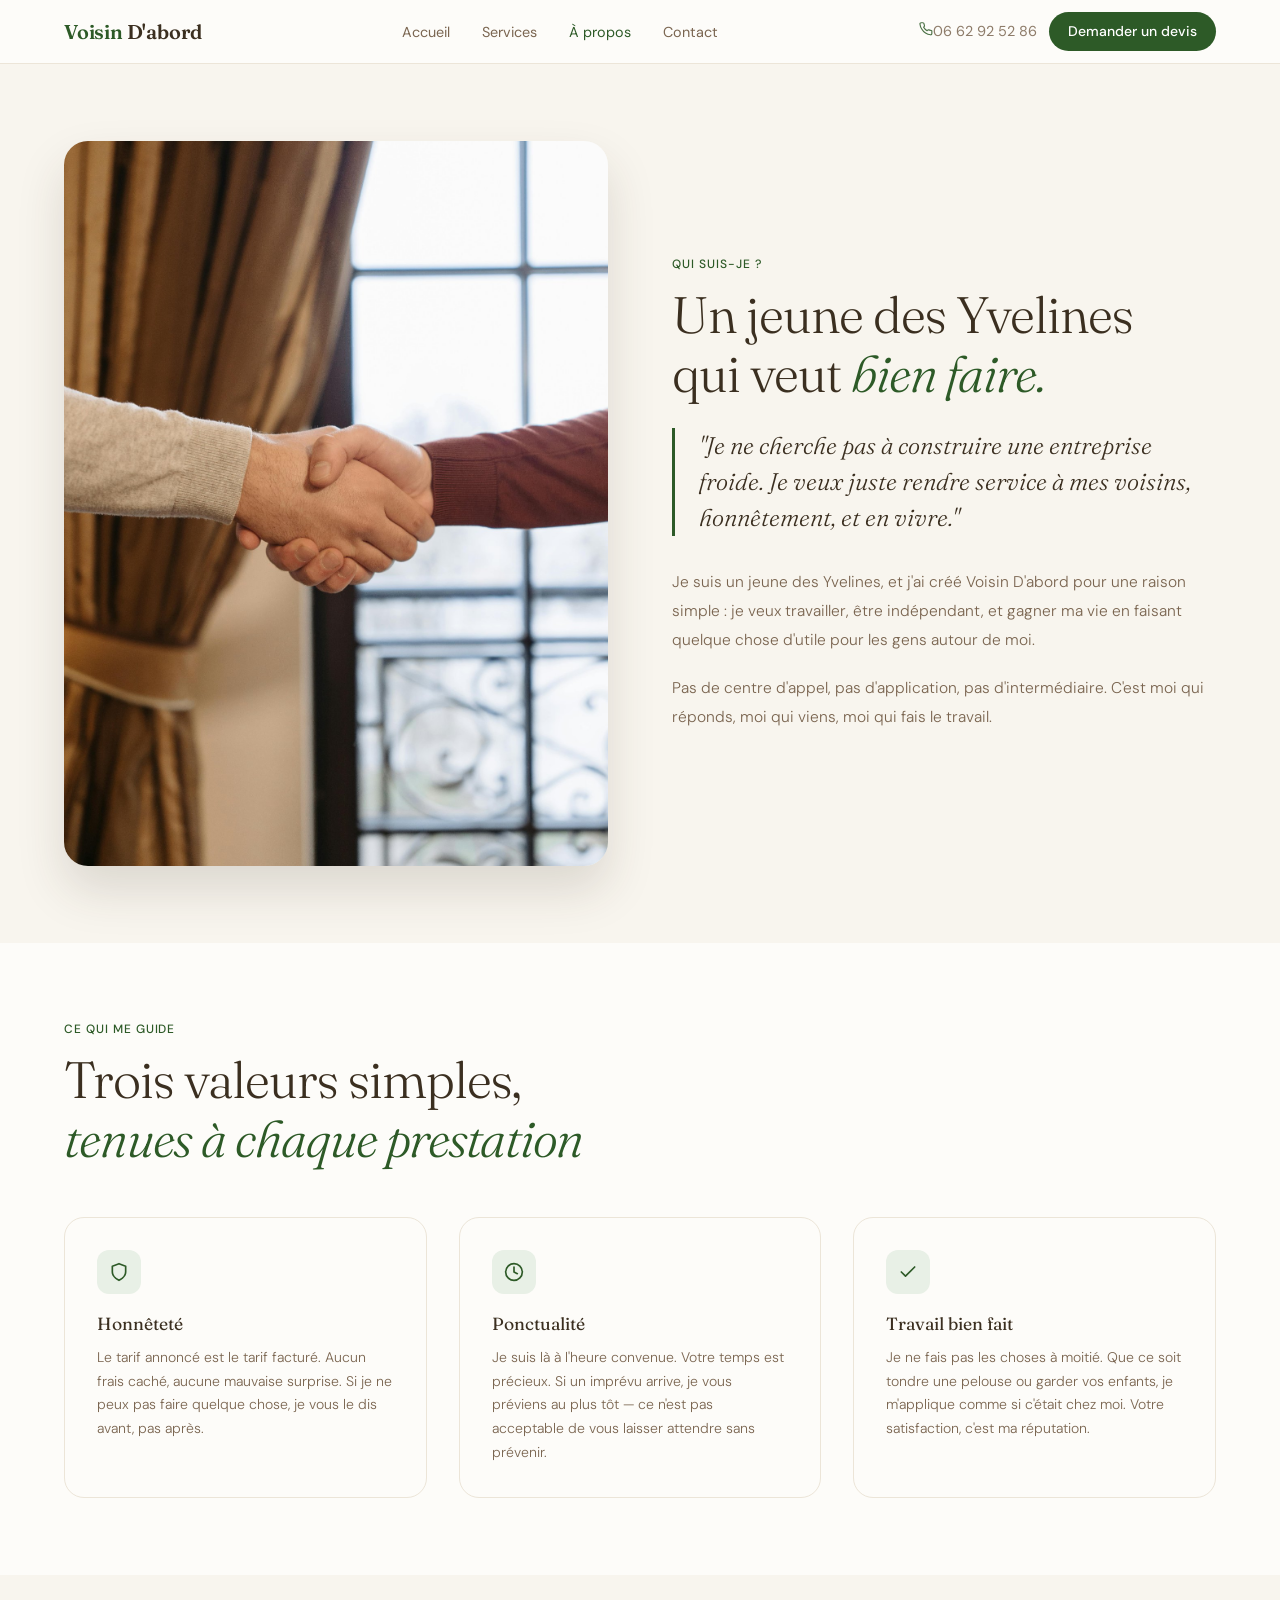
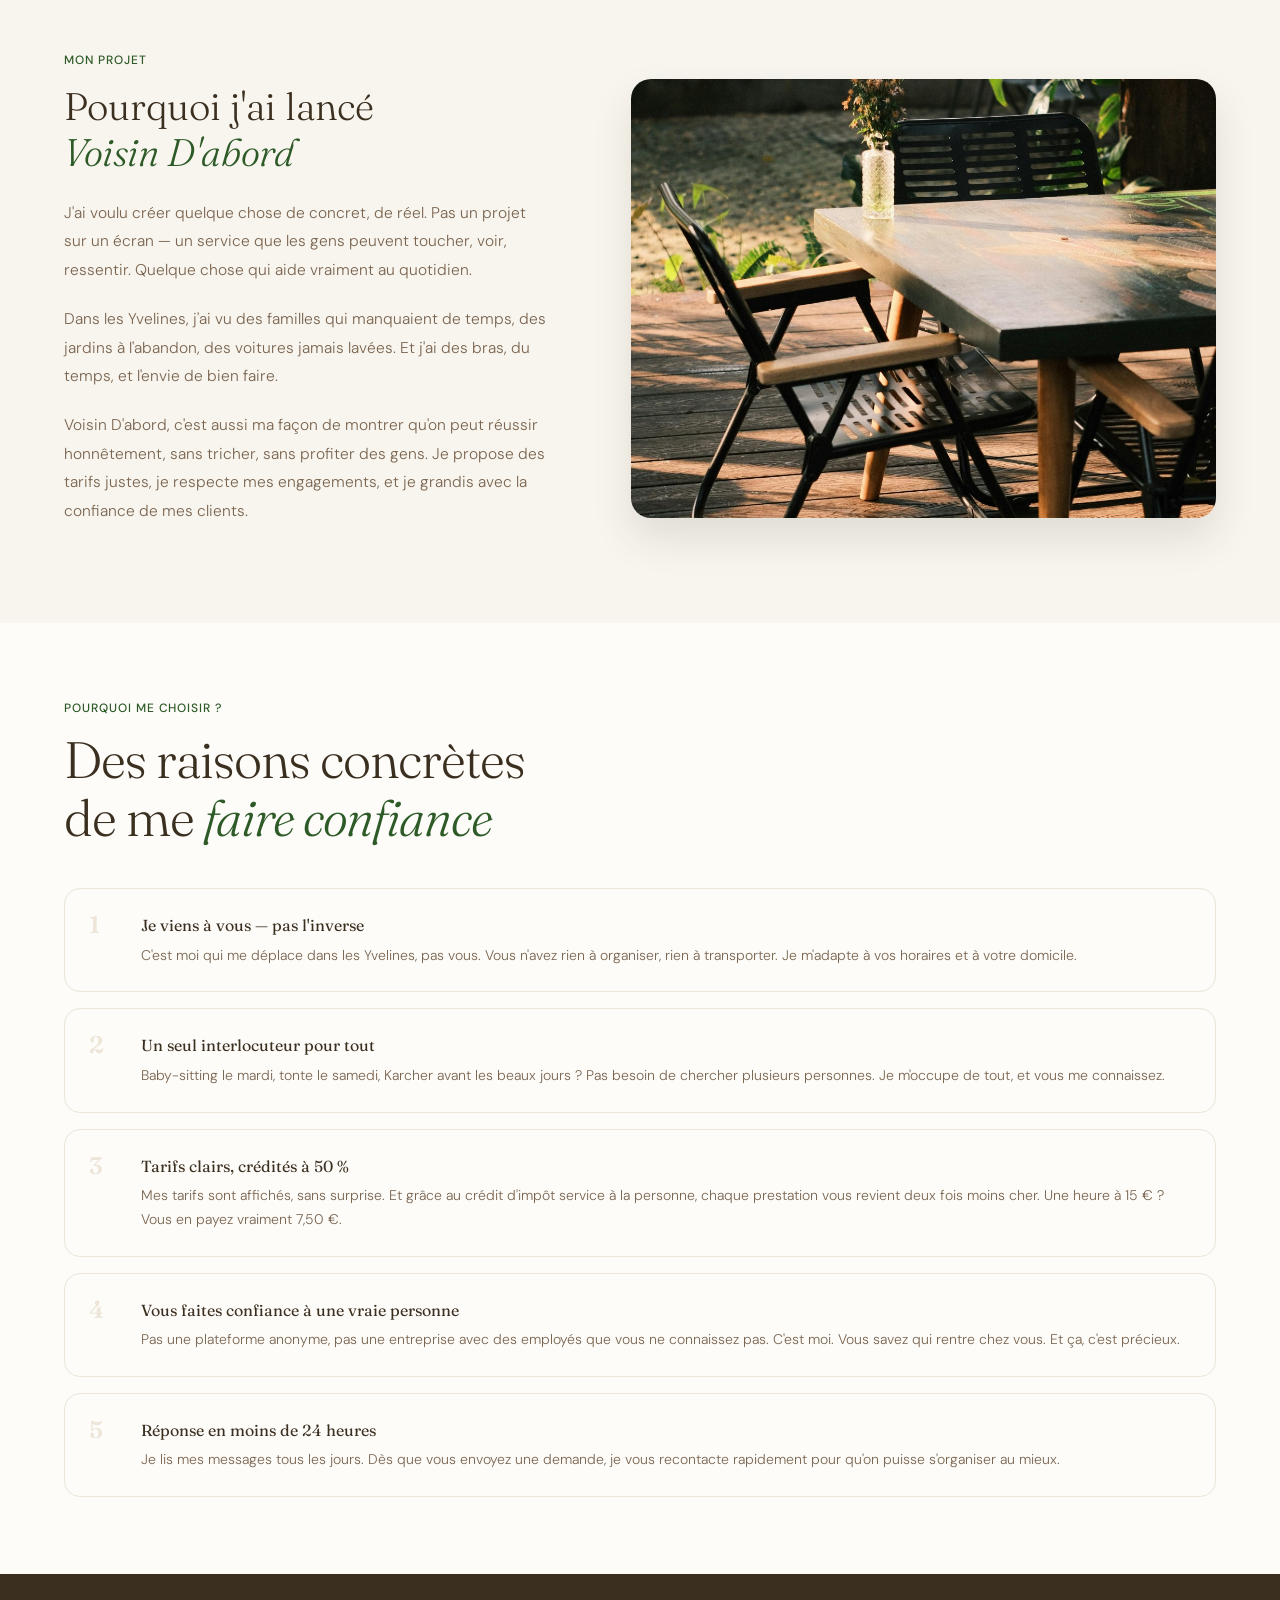
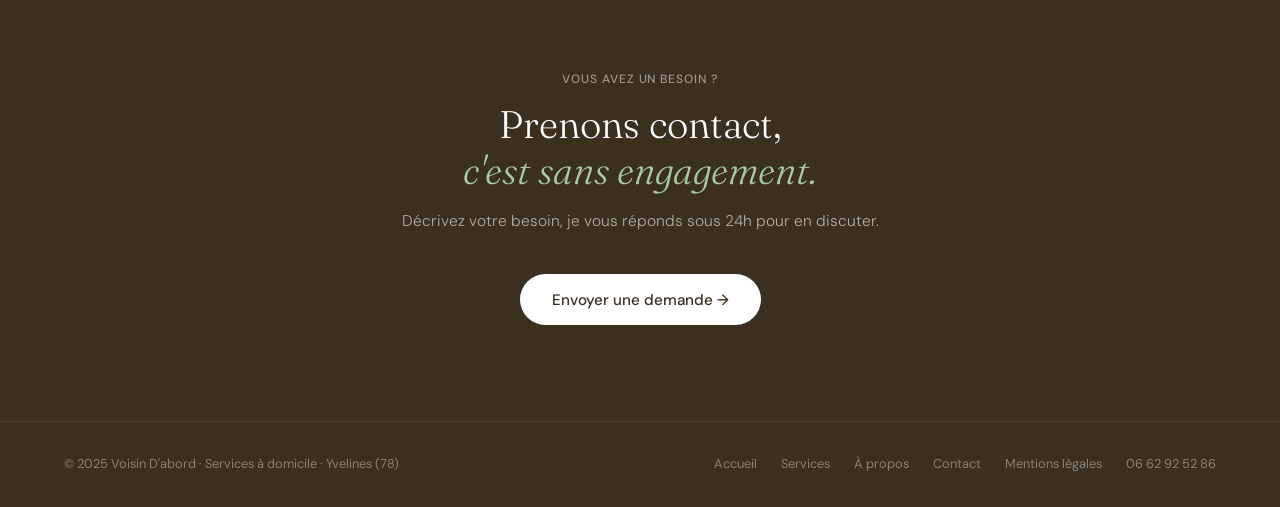
==== commit a7b1d299: "Merge branch 'main' of https://github.com/Gator7860/voisin-dabord" ====
--- a/a-propos.html
+++ b/a-propos.html
@@ -28,25 +28,53 @@
       --creme: #f8f5ee; --brun: #3b2f20; --brun-mid: #7a6550;
       --brun-pale: #ece5d8; --blanc: #fdfcf9;
     }
+
+    /* ── NAV ── */
+    nav { position: sticky; top: 0; z-index: 100; background: var(--blanc); border-bottom: 1px solid var(--brun-pale); padding: 0 clamp(1.5rem, 5vw, 4rem); display: flex; align-items: center; height: 64px; }
+    .nav-logo { font-family: 'Fraunces', serif; font-size: 1.25rem; font-weight: 600; color: var(--vert); text-decoration: none; letter-spacing: -0.01em; flex-shrink: 0; }
+    .nav-logo span { color: var(--brun); }
+    .nav-links { display: flex; gap: 2rem; list-style: none; flex: 1; justify-content: center; margin: 0; padding: 0; }
+    .nav-links a { text-decoration: none; color: var(--brun-mid); font-size: 0.9rem; font-weight: 400; transition: color 0.2s; }
+    .nav-links a:hover, .nav-links a.active { color: var(--vert); }
+    .nav-right { display: flex; align-items: center; gap: 0.75rem; flex-shrink: 0; }
+    .nav-tel { color: var(--brun-mid); text-decoration: none; font-size: 0.9rem; opacity: 0.85; white-space: nowrap; display: inline-flex; align-items: center; gap: 4px; }
+    .nav-tel:hover { opacity: 1; color: var(--vert); }
+    .nav-tel-mobile { display: none; }
+    .nav-cta { background: var(--vert); color: #fff; padding: 0.5rem 1.2rem; border-radius: 100px; text-decoration: none; font-size: 0.875rem; font-weight: 500; transition: background 0.2s; white-space: nowrap; }
+    .nav-cta:hover { background: var(--vert-clair); }
+    .nav-burger { display: none; background: none; border: none; cursor: pointer; padding: 6px; flex-direction: column; gap: 5px; }
+    .nav-burger span { display: block; width: 22px; height: 2px; background: var(--vert); border-radius: 2px; transition: transform 0.25s, opacity 0.2s; }
+    .nav-burger.open span:nth-child(1) { transform: translateY(7px) rotate(45deg); }
+    .nav-burger.open span:nth-child(2) { opacity: 0; transform: scaleX(0); }
+    .nav-burger.open span:nth-child(3) { transform: translateY(-7px) rotate(-45deg); }
+    @media (max-width: 768px) {
+      /* nav tel */
+      .nav-tel-desktop { display: none !important; }
+      .nav-tel-mobile { display: flex !important; align-items: center; justify-content: center; }
+      .nav-tel { width: 36px; height: 36px; background: var(--vert-pale); border-radius: 50%; display: flex; align-items: center; justify-content: center; padding: 0; }
+      .nav-tel svg { stroke: var(--vert); width: 18px; height: 18px; }
+      .nav-links { display: none !important; position: fixed; top: 64px; left: 0; right: 0; flex-direction: column; justify-content: flex-start; gap: 0; background: var(--blanc); border-bottom: 1px solid var(--brun-pale); box-shadow: 0 8px 24px rgba(59,47,32,0.08); z-index: 999; flex: none; }
+      .nav-links.open { display: flex !important; }
+      .nav-links li a { display: block; padding: 0.9rem 1.5rem; font-size: 0.95rem; border-bottom: 1px solid var(--brun-pale); }
+      .nav-links li:last-child a { border-bottom: none; }
+      .nav-cta { display: none; }
+      .nav-right { margin-left: auto; display: flex; align-items: center; gap: 0.5rem; }
+      .nav-burger { display: flex; }
+    }
+    /* ── FIN NAV ── */
     html { scroll-behavior: smooth; }
     body { font-family: 'DM Sans', sans-serif; background: var(--blanc); color: var(--brun); font-size: 16px; line-height: 1.6; }
 
-    nav {
-      position: sticky; top: 0; z-index: 100;
-      background: var(--blanc); border-bottom: 1px solid var(--brun-pale);
-      padding: 0 clamp(1.5rem, 5vw, 4rem);
-      display: flex; align-items: center; justify-content: space-between; height: 64px;
-    }
-    .nav-logo { font-family: 'Fraunces', serif; font-size: 1.25rem; font-weight: 600; color: var(--vert); text-decoration: none; }
-    .nav-logo span { color: var(--brun); }
-    .nav-logo-img { height: 32px; width: auto; display: block; }
-    .nav-links { display: flex; gap: 2rem; list-style: none; }
-    .nav-links a { text-decoration: none; color: var(--brun-mid); font-size: 0.9rem; transition: color 0.2s; }
-    .nav-links a:hover, .nav-links a.active { color: var(--vert); }
-    .nav-cta { background: var(--vert); color: #fff; padding: 0.5rem 1.2rem; border-radius: 100px; text-decoration: none; font-size: 0.875rem; font-weight: 500; transition: background 0.2s; }
-    .nav-cta:hover { background: var(--vert-clair); }
-    .nav-tel { color: var(--brun-mid); text-decoration: none; font-size: 0.9rem; opacity: 0.85; white-space: nowrap; }
-    .nav-tel:hover { opacity: 1; color: var(--vert); }
+    
+    
+    
+    
+    
+    
+    
+    
+    
+    
 
     /* HERO */
     .hero {
@@ -136,26 +164,37 @@
     footer p { color: rgba(255,255,255,0.4); font-size: 0.8rem; }
     .footer-links { display: flex; gap: 1.5rem; }
     .footer-links a { color: rgba(255,255,255,0.4); text-decoration: none; font-size: 0.8rem; transition: color 0.2s; }
-    .footer-links a:hover { color: rgba(255,255,255,0.8); }
-
-    @media (max-width: 768px) {
-      .hero, .pourquoi-inner { grid-template-columns: 1fr; gap: 2.5rem; }
-      .nav-links { display: none; }
-    }
+    .footer-links a:hover { color: rgba(255,255,255,0.8); 
+            /* footer mobile */
+      footer { flex-direction: column; align-items: flex-start; gap: 1rem; padding: 2rem 1.5rem; }
+      .footer-links { flex-direction: column; gap: 0; width: 100%; }
+      .footer-links a { display: block; padding: 0.7rem 0; border-bottom: 1px solid rgba(255,255,255,0.08); font-size: 0.95rem; }
+      .footer-links a:last-child { border-bottom: none; color: rgba(255,255,255,0.8); font-weight: 500; padding-top: 1rem; margin-top: 0.25rem; }
+    }
+
+    
   </style>
 </head>
 <body>
 
 <nav>
   <a href="index.html" class="nav-logo">Voisin <span>D'abord</span></a>
-  <ul class="nav-links">
+  <ul class="nav-links" id="navLinks">
     <li><a href="index.html">Accueil</a></li>
     <li><a href="services.html">Services</a></li>
     <li><a href="a-propos.html" class="active">À propos</a></li>
     <li><a href="contact.html">Contact</a></li>
   </ul>
-  <a href="tel:+33662925286" class="nav-tel">📞 06 62 92 52 86</a>
-  <a href="contact.html" class="nav-cta">Demander un devis</a>
+  <div class="nav-right">
+        <a href="tel:+33662925286" class="nav-tel" aria-label="Appeler le 06 62 92 52 86">
+      <span class="nav-tel-desktop"><svg viewBox="0 0 24 24" fill="none" stroke="#2d5a27" stroke-width="2" stroke-linecap="round" stroke-linejoin="round" width="14" height="14"><path d="M22 16.92v3a2 2 0 0 1-2.18 2 19.79 19.79 0 0 1-8.63-3.07A19.5 19.5 0 0 1 4.69 12a19.79 19.79 0 0 1-3.07-8.67A2 2 0 0 1 3.6 1.27h3a2 2 0 0 1 2 1.72c.127.96.361 1.903.7 2.81a2 2 0 0 1-.45 2.11L7.91 8.91a16 16 0 0 0 6 6l.91-.91a2 2 0 0 1 2.11-.45c.907.339 1.85.573 2.81.7A2 2 0 0 1 22 16.92z"/></svg>06 62 92 52 86</span>
+      <span class="nav-tel-mobile"><svg viewBox="0 0 24 24" fill="none" stroke="currentColor" stroke-width="2" stroke-linecap="round" stroke-linejoin="round" width="18" height="18"><path d="M22 16.92v3a2 2 0 0 1-2.18 2 19.79 19.79 0 0 1-8.63-3.07A19.5 19.5 0 0 1 4.69 12a19.79 19.79 0 0 1-3.07-8.67A2 2 0 0 1 3.6 1.27h3a2 2 0 0 1 2 1.72c.127.96.361 1.903.7 2.81a2 2 0 0 1-.45 2.11L7.91 8.91a16 16 0 0 0 6 6l.91-.91a2 2 0 0 1 2.11-.45c.907.339 1.85.573 2.81.7A2 2 0 0 1 22 16.92z"/></svg></span>
+    </a>
+    <a href="contact.html" class="nav-cta">Demander un devis</a>
+    <button class="nav-burger" id="navBurger" aria-label="Ouvrir le menu" aria-expanded="false">
+      <span></span><span></span><span></span>
+    </button>
+  </div>
 </nav>
 
 <!-- HERO -->
@@ -282,5 +321,34 @@
   </div>
 </footer>
 
+<script>
+  (function() {
+    var burger = document.getElementById('navBurger');
+    var navLinks = document.getElementById('navLinks');
+    if (!burger || !navLinks) return;
+    burger.addEventListener('click', function() {
+      var isOpen = navLinks.classList.toggle('open');
+      burger.classList.toggle('open', isOpen);
+      burger.setAttribute('aria-expanded', String(isOpen));
+      burger.setAttribute('aria-label', isOpen ? 'Fermer le menu' : 'Ouvrir le menu');
+    });
+    navLinks.querySelectorAll('a').forEach(function(link) {
+      link.addEventListener('click', function() {
+        navLinks.classList.remove('open');
+        burger.classList.remove('open');
+        burger.setAttribute('aria-expanded', 'false');
+        burger.setAttribute('aria-label', 'Ouvrir le menu');
+      });
+    });
+    document.addEventListener('click', function(e) {
+      if (!e.target.closest('nav')) {
+        navLinks.classList.remove('open');
+        burger.classList.remove('open');
+        burger.setAttribute('aria-expanded', 'false');
+        burger.setAttribute('aria-label', 'Ouvrir le menu');
+      }
+    });
+  })();
+</script>
 </body>
 </html>
